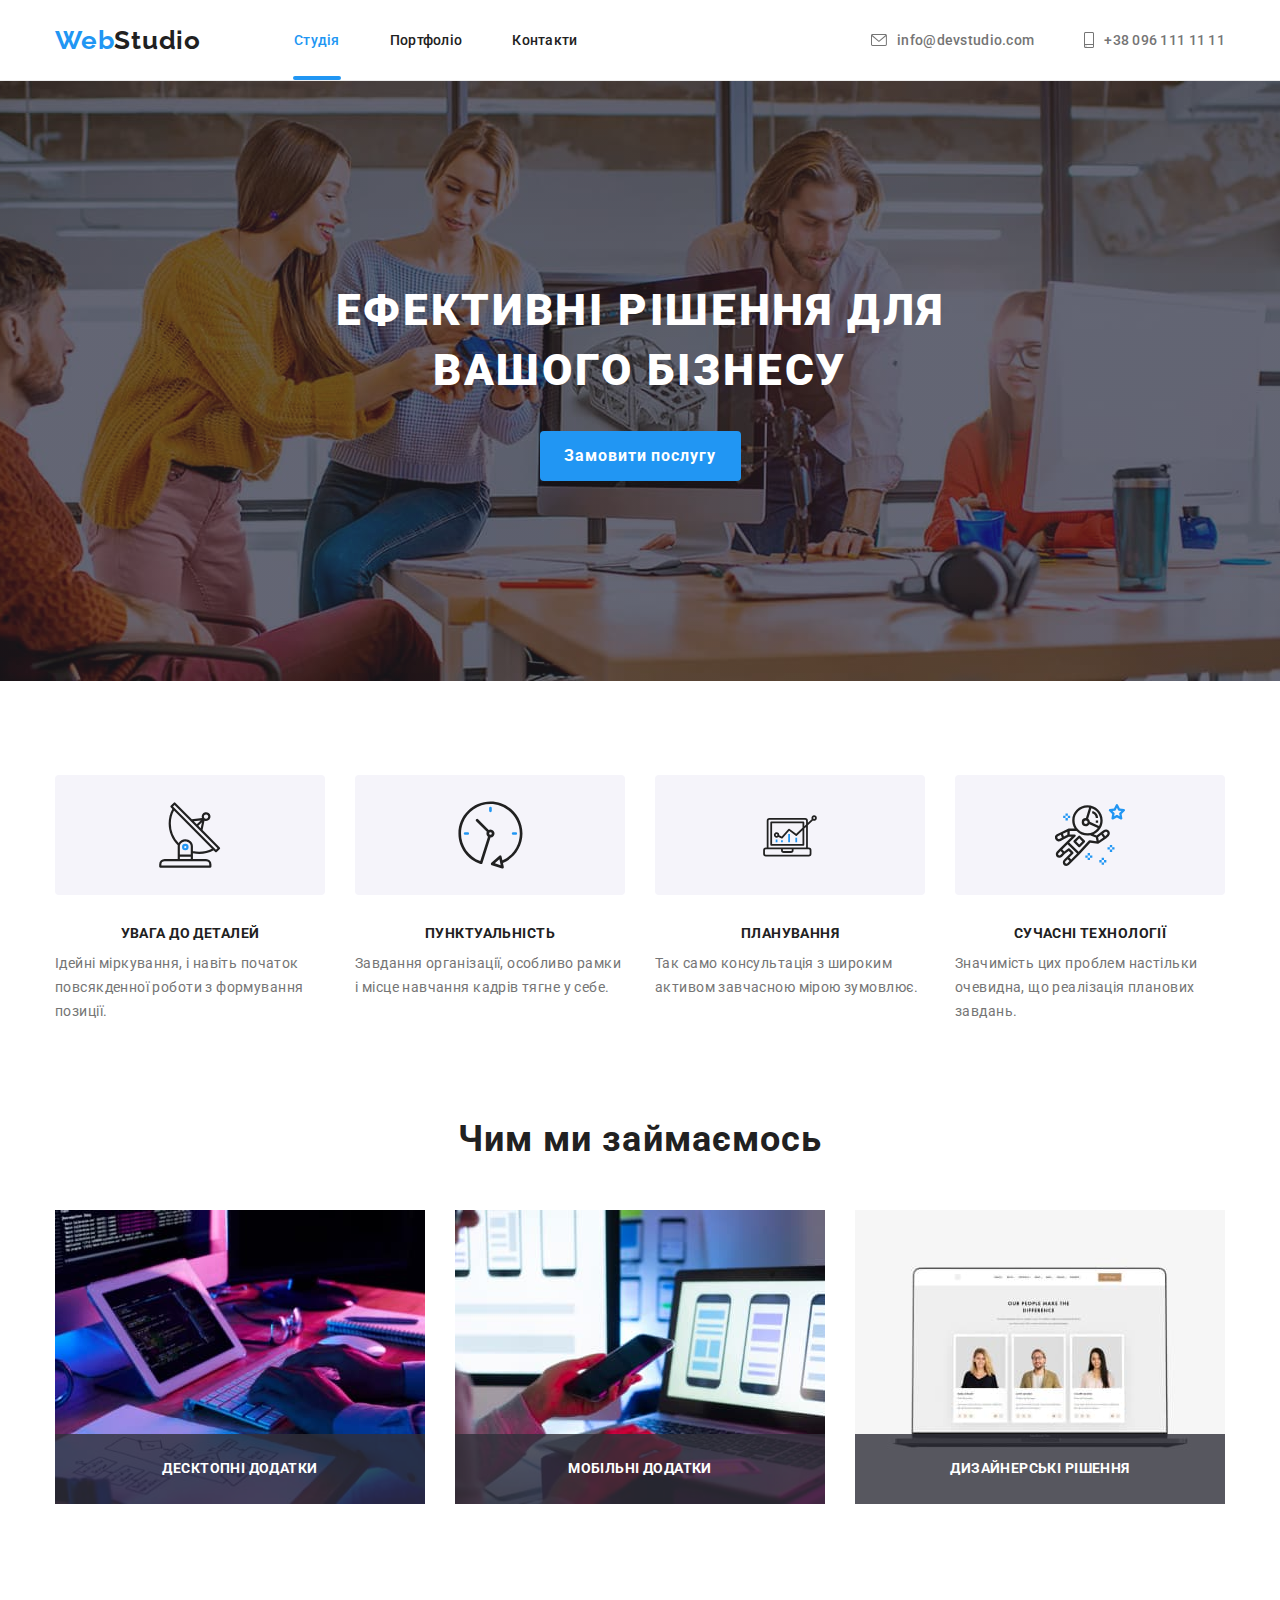
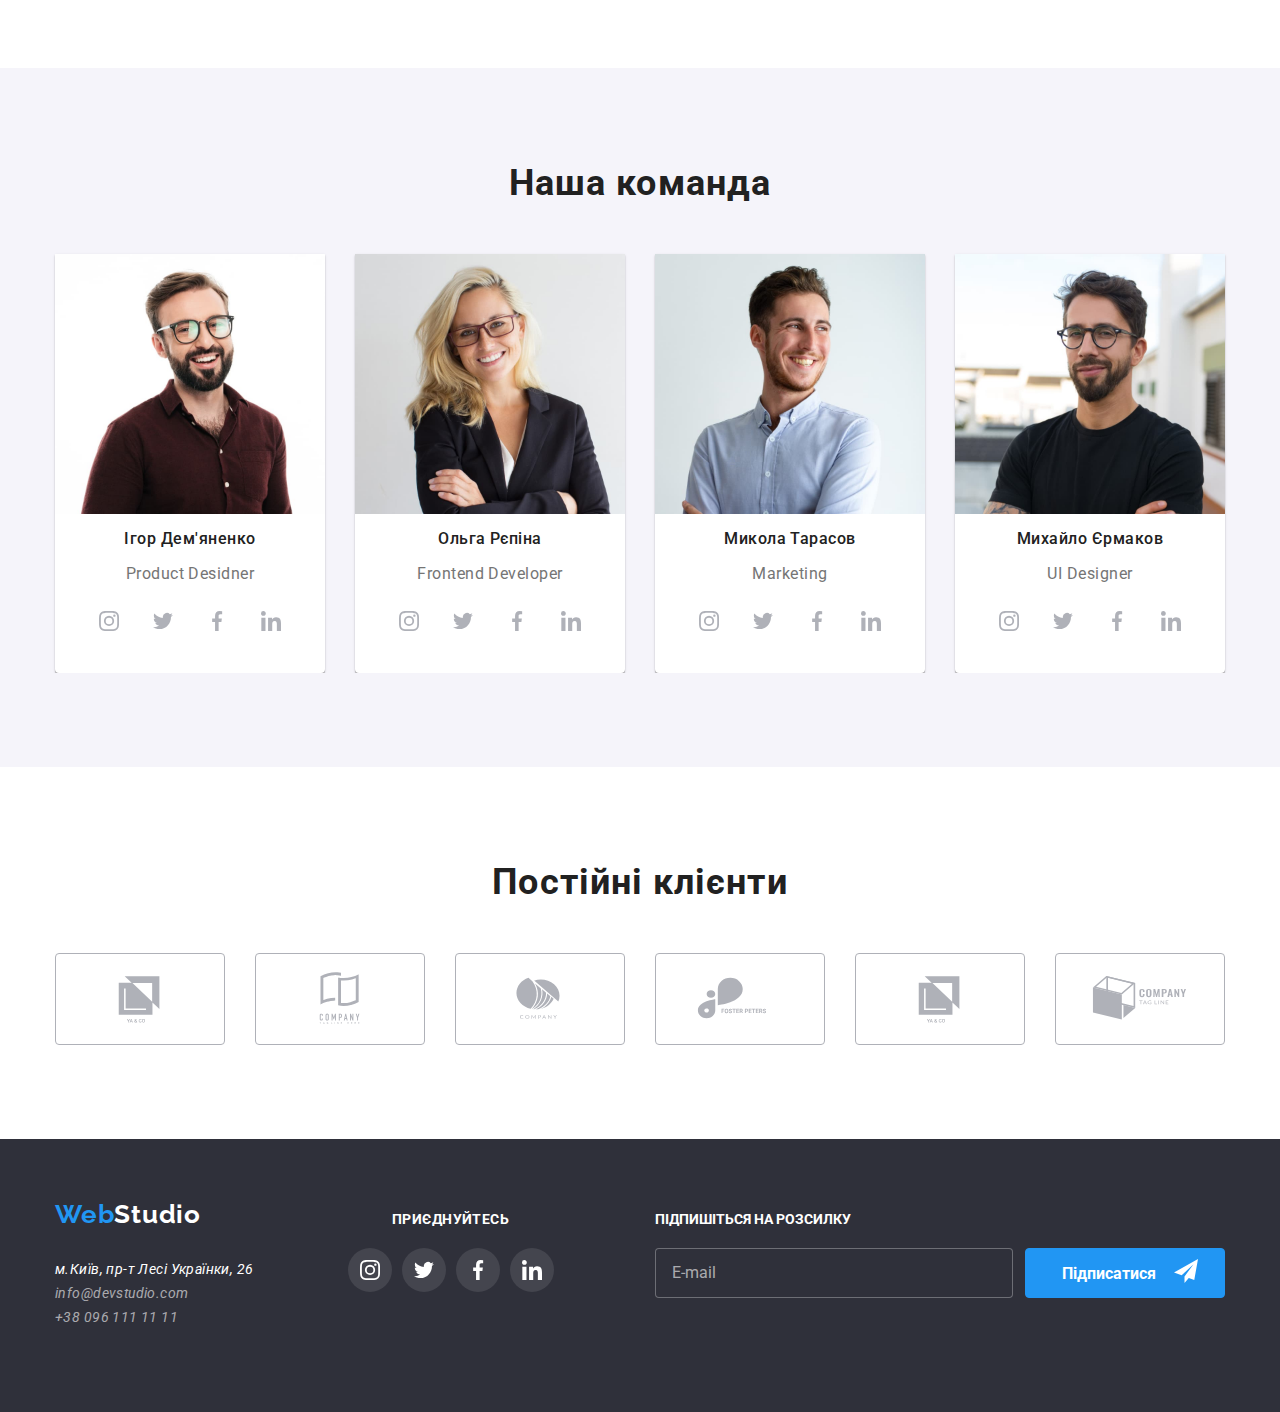
==== index.html @ fc08e648 "hw-08" ====
<!DOCTYPE html>
<html lang="uk">
<head>
    <meta charset="UTF-8">
    <meta http-equiv="X-UA-Compatible" content="IE=edge">
    <meta name="viewport" content="width=device-width, initial-scale=1.0">
    <title>Студія</title>
    <link rel="preconnect" href="https://fonts.googleapis.com">
    <link rel="preconnect" href="https://fonts.gstatic.com" crossorigin>
    <link href="https://fonts.googleapis.com/css2?family=Oleo+Script&family=Raleway:wght@700&family=Roboto:wght@400;500;700;900&display=swap" rel="stylesheet">
    <link rel="stylesheet" href="https://cdnjs.cloudflare.com/ajax/libs/modern-normalize/1.1.0/modern-normalize.min.css">
    
    <link rel="stylesheet" href="./css/main.min.css">
    
</head>
<body>
   
    <header class="header">
     <div class="container"> 
        <div class="header__box">
            <nav class="navigation">
          
                <a class="logo navigation__logo" href="./index.html">
                <span class="header__web web">Web</span>Studio      
                </a>

                <ul class="menu">
                    <li class="menu__item"><a class="menu__link studio" href="./index.html">Студія</a></li>
                    <li class="menu__item"><a class="menu__link" href="./portfolio.html">Портфоліо</a></li>
                    <li class="menu__item"><a class="menu__link" href="./index.html">Контакти</a></li>
                </ul>
        </nav>
        <button type="button" class="menu__open" data-menu-open>
            <svg class="icon__menu__open" width="40" height="40">
                <use href="./images/icons.svg#icon-menu-open"></use>
            </svg>
        </button>
        
        <ul class="contacts">
         <li class="contacts__item">
                    
                    <a class="contacts__link" href="mailto:info@devstudio.com">
                        <svg class="evenlope" width="16" height="12">
                            <use href="./images/icons.svg#envelope"></use>
                        </svg>
                        info@devstudio.com
                    </a>
            
        </li>
         <li class="contacts__item">
               <a class="contacts__link" href="tel:+380961111111">
                <svg class="smartphone" width="10" height="16">
                    <use href="./images/icons.svg#smartphone"></use> 
                 </svg>
                 +38 096 111 11 11
                </a>
            
        </li>
        </ul>
 
        
        </div>
        
     </div>
     <div class="mob__menu is__hidden" data-menu>
       <div class="container">
        <button type="button" class="menu__close" data-menu-close>
            <svg class="icon__menu__close" width="40" height="40">
                <use href="./images/icons.svg#icon-menu-close"></use>
            </svg>
        </button>
     
        <div class="menu__wrap">
            <ul class="mob__menu__list">
                <li class="mob__menu__item"><a class="mob__menu__link studio" href="./index.html">Студія</a></li>
                <li class="mob__menu__item"><a class="mob__menu__link " href="./portfolio.html">Портфоліо</a></li>
                <li class="mob__menu__item"><a class="mob__menu__link " href="./index.html">Контакти</a></li>
            </ul>
           </div>
          <div class="contact__wrap">
            <ul class="mob__contact__list">
                <li class="mob__contact__item"><a class="mob__menu__link__tel" href="tel:+380961111111">
                    +38 096 111 11 11
                   </a>
               
                </li>
                <li class="mob__contact__item"><a class="mob__menu__link__mail " href="mailto:info@devstudio.com">
                        info@devstudio.com
                    </a>
            
                </li>
              </ul>
             
                <ul class="mob-soc list">
                    <li class="mob-soc__item">
                      <a
                        class="mob-soc__link link"
                        href=""
                        target="_blank"
                        rel="noopener noreferrer nofollow"
                        >Instagram</a
                      >
                    </li>
                    <li class="mob-soc__item">
                      <a
                        class="mob-soc__link link"
                        href=""
                        target="_blank"
                        rel="noopener noreferrer nofollow"
                        >Twitter</a
                      >
                    </li>
                    <li class="mob-soc__item">
                      <a
                        class="mob-soc__link link"
                        href=""
                        target="_blank"
                        rel="noopener noreferrer nofollow"
                        >Fasebook</a
                      >
                    </li>
                    <li class="mob-soc__item">
                      <a
                        class="mob-soc__link link"
                        href=""
                        target="_blank"
                        rel="noopener noreferrer nofollow"
                        >LinkedIn</a
                      >
                    </li>
                  </ul>
          </div>
     
       </div>
    </div>
    
  </div>
    </div>
         
    </header>

   <main class="main">
    
   <div class="overlay">
    <section class="hero">
        <div class="container hero__wrap"><h1 class="hero__title">Ефективні рішення для вашого бізнесу</h1>
            <button class="btn" type="button" data-modal-open>Замовити послугу</button>
        </div>
    </section>   
   </div>
   
    <section class="benefits">
       <div class="container">
         
         <h2 class="visually-hidden">Наші переваги</h2>

         <ul  class="benefits__list">
             <li class="benefits__item">
            
                <div class="benefits__wrap">
                    <svg class="benefits__icon" width="65.32" height="70">
                        <use href="./images/icons.svg#antenna"></use>
                    </svg>
                  
                </div>
                 <h3 class="benefits__title">Увага до деталей</h3>
                 <p class="benefits__text">Ідейні міркування, і навіть початок повсякденної роботи з формування позиції.</p>
             </li>
             <li class="benefits__item">
               <div class="benefits__wrap">
                <svg class="benefits__icon" width="66.96" height="70">
                    <use href="./images/icons.svg#clock"></use>
                </svg>
               </div>
                 <h3 class="benefits__title">Пунктуальність</h3>
                 <p class="benefits__text">Завдання організації, особливо рамки і місце навчання кадрів тягне у себе.</p>
             </li>
             <li class="benefits__item">
               <div class="benefits__wrap">
                <svg class="benefits__icon" width="70" height="53.69">
                    <use href="./images/icons.svg#diagram"></use>
                </svg>
               </div>
                 <h3 class="benefits__title">Планування</h3>
                 <p class="benefits__text">Так само консультація з широким активом завчасною мірою зумовлює.</p>
             </li>
             <li class="benefits__item">
                <div class="benefits__wrap">
                    <svg class="benefits__icon" width="70" height="70">
                        <use href="./images/icons.svg#astronaut"></use>
                    </svg>
                </div>
                 <h3 class="benefits__title">Сучасні технології</h3>
                 <p class="benefits__text">Значимість цих проблем настільки очевидна, що реалізація планових завдань.</p>
             </li>
         </ul>
       </div>

       
    </section>
    
   <section class="trade">
       <div class="container">
        
        <h2 class="title">Чим ми займаємось</h2>
        <ul class="trade__list">
            <li class="trade__item">
                
                <img srcset="./images/desctop-application.jpg    1x,
                             ./images/desctop-application-2x.jpg 2x" 
                     src="./images/desctop-application.jpg" 
                     alt="Хлопець працює з кодом" 
                     width="370">
                <div class="trade__wrap">
                <p class="trade__text">Десктопні додатки</p>
                </div>
            </li>
            <li class="trade__item">
                
                <img srcset="./images/mobile-application.jpg    1x,
                             ./images/mobile-application-2x.jpg 2x"
                     src="./images/mobile-application.jpg"
                     alt="Людина працює з комп'ютером" 
                     width="370">
                <div class="trade__wrap">
                    <p class="trade__text">Мобільні додатки</p>
                </div>
            </li>
            <li class="trade__item">
                <img srcset="./images/design-solutions.jpg    1x,
                             ./images/design-solutions-2x.jpg 2x"
                     src="./images/design-solutions.jpg" 
                     alt="Людина працює з планшетом" 
                     width="370">
                <div class="trade__wrap">
                    <p class="trade__text">Дизайнерські рішення</p>
                </div>
            </li>
        </ul>
       </div>
    </section>
    <section class="team">
        <div class="container">
            <h2 class="title">Наша команда</h2>
        <ul class="team__list">
            <li class="team__item">
                <picture>
                    <source 
                    srcset="
                    ./images/igor-demianenko-desk.jpg    1x,
                    ./images/igor-demianenko-desk-2x.jpg 2x.jpg
                    "
                    media="(min-width: 1200px)"
                    />
                    <source 
                    srcset="
                    ./images/igor-demianenko-tab.jpg    1x,
                    ./images/igor-demianenko-tab-2x.jpg 2x.jpg
                    "
                    media="(min-width: 768px)"
                    />
                    <source 
                    srcset="
                    ./images/igor-demianenko-mob.jpg    1x,
                    ./images/igor-demianenko-mob-2x.jpg 2x.jpg
                    "
                    media="(min-width: 320px)"
                    />
                    <img
                    src="./images/igor-demianenko-desk.jpg" 
                    alt="Зображення Ігоря Дем'яненка" 
                    width="450">
                </picture>
                
                <h3 class="team__title">Ігор Дем'яненко</h3>
                <p class="team__text">Product Desidner</p>
                <ul class="networks__list">
                    <li class="networks__item">
                        <a href="" class="networks__link link">
                            <svg class="networks__icon" width="20" height="20">
                                <use href="./images/icons.svg#instagram" ></use>
                            </svg>
                        </a>
                    </li>
                    <li class="networks__item">
                        <a href="" class="networks__link link">
                            <svg class="networks__icon" width="20" height="20">
                                <use href="./images/icons.svg#twitter" ></use>
                            </svg>
                        </a>
                    </li>
                    <li class="networks__item">
                        <a href="" class="networks__link link">
                            <svg class="networks__icon" width="20" height="20">
                                <use href="./images/icons.svg#facebook" ></use>
                            </svg>
                        </a>
                    </li>
                    <li class="networks__item">
                        <a href="" class="networks__link link">
                            <svg class="networks__icon" width="20" height="20">
                                <use href="./images/icons.svg#linkedin" ></use>
                            </svg>
                        </a>
                    </li>
                </ul>
            </li>
            <li class="team__item">
                <picture>
                    <source 
                    srcset="
                    ./images/olga-repina-desk.jpg    1x,
                    ./images/olga-repina-desk-2x.jpg 2x.jpg
                    "
                    media="(min-width: 1200px)"
                    />
                    <source 
                    srcset="
                    ./images/olga-repina-tab.jpg    1x,
                    ./images/olga-repina-tab-2x.jpg 2x.jpg
                    "
                    media="(min-width: 768px)"
                    />
                    <source 
                    srcset="
                    ./images/olga-repina-mob.jpg    1x,
                    ./images/olga-repina-mob-2x.jpg 2x.jpg
                    "
                    media="(min-width: 320px)"
                    />
                    <img
                     src="./images/olga-repina-desk.jpg"
                      alt="Зображення Ольги Рєпіної"
                       width="450">
                    
                </picture>
        
                <h3 class="team__title">Ольга Рєпіна</h3>
                <p class="team__text">Frontend Developer</p>
                <ul class="networks__list">
                    <li class="networks__item">
                        <a href="" class="networks__link link">
                            <svg class="networks__icon" width="20" height="20">
                                <use href="./images/icons.svg#instagram" ></use>
                            </svg>
                        </a>
                    </li>
                    <li class="networks__item">
                        <a href="" class="networks__link link">
                            <svg class="networks__icon" width="20" height="20">
                                <use href="./images/icons.svg#twitter" ></use>
                            </svg>
                        </a>
                    </li>
                    <li class="networks__item">
                        <a href="" class="networks__link link">
                            <svg class="networks__icon" width="20" height="20">
                                <use href="./images/icons.svg#facebook" ></use>
                            </svg>
                        </a>
                    </li>
                    <li class="networks__item">
                        <a href="" class="networks__link link">
                            <svg class="networks__icon" width="20" height="20">
                                <use href="./images/icons.svg#linkedin" ></use>
                            </svg>
                        </a>
                    </li>
                </ul>
            </li>
            <li class="team__item">
                <picture>
                    <source 
                    srcset="
                    ./images/mykola-tarasov-desk.jpg    1x,
                    ./images/mykola-tarasov-desk-2x.jpg 2x.jpg
                    "
                    media="(min-width: 1200px)"
                    />
                    <source 
                    srcset="
                    ./images/mykola-tarasov-tab.jpg    1x,
                    ./images/mykola-tarasov-tab-2x.jpg 2x.jpg
                    "
                    media="(min-width: 768px)"
                    />
                    <source 
                    srcset="
                    ./images/mykola-tarasov-mob.jpg    1x,
                    ./images/mykola-tarasov-mob-2x.jpg 2x.jpg
                    "
                    media="(min-width: 320px)"
                    />
                    <img 
                    src="./images/mykola-tarasov-desk.jpg" 
                    alt="Зображення Миколи Тарасова" 
                    width="450">
                    
                </picture>
                
                <h3 class="team__title">Микола Тарасов</h3>
                <p class="team__text">Marketing</p>
                <ul class="networks__list">
                    <li class="networks__item">
                        <a href="" class="networks__link link">
                            <svg class="networks__icon" width="20" height="20">
                                <use href="./images/icons.svg#instagram" ></use>
                            </svg>
                        </a>
                    </li>
                    <li class="networks__item">
                        <a href="" class="networks__link link">
                            <svg class="networks__icon" width="20" height="20">
                                <use href="./images/icons.svg#twitter" ></use>
                            </svg>
                        </a>
                    </li>
                    <li class="networks__item">
                        <a href="" class="networks__link list">
                            <svg class="networks__icon" width="20" height="20">
                                <use href="./images/icons.svg#facebook" ></use>
                            </svg>
                        </a>
                    </li>
                    <li class="networks__item">
                        <a href="" class="networks__link link">
                            <svg class="networks__icon" width="20" height="20">
                                <use href="./images/icons.svg#linkedin" ></use>
                            </svg>
                        </a>
                    </li>
                </ul>
            </li>
            <li class="team__item">
                <picture>
                    <source 
                    srcset="
                    ./images/mykhailo-yermakov-desk.jpg    1x,
                    ./images/mykhailo-yermakov-desk-2x.jpg 2x.jpg
                    "
                    media="(min-width: 1200px)"
                    />
                    <source 
                    srcset="
                    ./images/mykhailo-yermakov-tab.jpg    1x,
                    ./images/mykhailo-yermakov-tab-2x.jpg 2x.jpg
                    "
                    media="(min-width: 768px)"
                    />
                    <source 
                    srcset="
                    ./images/mykhailo-yermakov-mob.jpg    1x,
                    ./images/mykhailo-yermakov-mob-2x.jpg 2x.jpg
                    "
                    media="(min-width: 320px)"
                    />
                    <img 
                    src="./images/mykhailo-yermakov-desk.jpg" 
                    alt="Зображення Михайла Єрмакова" 
                    width="450">
                    
                </picture>
                
                <h3 class="team__title">Михайло Єрмаков</h3>
                <p class="team__text">UI Designer</p>
                <ul class="networks__list">
                    <li class="networks__item">
                        <a href="" class="networks__link link">
                            <svg class="networks__icon" width="20" height="20">
                                <use href="./images/icons.svg#instagram" ></use>
                            </svg>
                        </a>
                    </li>
                    <li class="networks__item">
                        <a href="" class="networks__link link">
                            <svg class="networks__icon" width="20" height="20">
                                <use href="./images/icons.svg#twitter" ></use>
                            </svg>
                        </a>
                    </li>
                    <li class="networks__item">
                        <a href="" class="networks__link link">
                            <svg class="networks__icon" width="20" height="20">
                                <use href="./images/icons.svg#facebook" ></use>
                            </svg>
                        </a>
                    </li>
                    <li class="networks__item">
                        <a href="" class="networks__link link">
                            <svg class="networks__icon" width="20" height="20">
                                <use href="./images/icons.svg#linkedin" ></use>
                            </svg>
                        </a>
                    </li>
                </ul>
            </li>
        </ul>
        </div>
       
    </section>
    <section class="clients">
        <div class="container">
            <h2 class="title">Постійні клієнти</h2>
        <ul class="clients__list list">
            <li class="clients__item">
                <a href="" class="clients__link link">
                    <svg class="clients__icon" width="106" height="60">
                        <use href="./images/icons.svg#company1" ></use>
                    </svg>
                </a>
            </li>
            <li class="clients__item">
                <a href="" class="clients__link link">
                    <svg class="clients__icon" width="106" height="60">
                        <use href="./images/icons.svg#company2" ></use>
                    </svg>
                </a>
            </li>
            <li class="clients__item">
                <a href="" class="clients__link link">
                    <svg class="clients__icon" width="106" height="60">
                        <use href="./images/icons.svg#company3" ></use>
                    </svg>
                </a>
            </li>
            <li class="clients__item">
                <a href="" class="clients__link link">
                    <svg class="clients__icon" width="106" height="60">
                        <use href="./images/icons.svg#company4" ></use>
                    </svg>
                </a>
            </li>
            <li class="clients__item">
                <a href="" class="clients__link link">
                    <svg class="clients__icon" width="106" height="60">
                        <use href="./images/icons.svg#company1" ></use>
                    </svg>
                </a>
            </li>
            <li class="clients__item">
                <a href="" class="clients__link link">
                    <svg class="clients__icon" width="106" height="60">
                        <use href="./images/icons.svg#company6" ></use>
                    </svg>
                </a>
            </li>
        </ul>
        </div>
    </section>
   </main>
   <footer class="footer">
   <div class="container footer__container">
    
      <div class="footer__wraper">
        <div class="address">
            <a class="logo__footer logo" href="./index.html"><span class="web">Web</span>Studio </a>
            <address>
             <ul class="address__list">
              <li class="address__item">
                  <a class="address__link"  href="https://goo.gl/maps/s2ohjZvprKdZfxi8A" 
                  target="_blank"
                  rel="noopener noreferrer nofollow">
                      м.Київ, пр-т Лесі Українки, 26 </a>  
              </li>
              <li class="address__item"><a class="address__links" href="mailto:info@devstudio.com">info@devstudio.com</a></li>
              <li class="address__item"><a class="address__links" href="tel:+380961111111">+38 096 111 11 11</a></li>
             </ul>
            </address>
          </div>
       
         <div class="join">
            
                <p class="join__title">Приєднуйтесь</p>
                <ul class="networks networks__footer">
                    <li class="networks__item">
                        <a href="" class="networks__link networks__link__footer link">
                            <svg class="networks-icon networks__icon__footer" width="20" height="20">
                                <use href="./images/icons.svg#instagram" ></use>
                            </svg>
                        </a>
                    </li>
                    <li class="networks__item">
                        <a href="" class="networks__link networks__link__footer link ">
                            <svg class="networks-icon networks__icon__footer" width="20" height="20">
                                <use href="./images/icons.svg#twitter" ></use>
                            </svg>
                        </a>
                    </li>
                    <li class="networks__item">
                        <a href="" class="networks__link networks__link__footer link">
                            <svg class="networks-icon networks__icon__footer" width="20" height="20">
                                <use href="./images/icons.svg#facebook" ></use>
                            </svg>
                        </a>
                    </li>
                    <li class="networks__item">
                        <a href="" class="networks__link networks__link__footer link">
                            <svg class="networks-icon networks__icon__footer" width="20" height="20">
                                <use href="./images/icons.svg#linkedin" ></use>
                            </svg>
                        </a>
                    </li>
                </ul>
             </div>
      </div>
         
           
        
         <div class="subscription">
            <p class="subscription__title">Підпишіться на розсилку</p>
            <form action="#" class="subscription__form">
                <input type="email" name="email" placeholder="E-mail" class="subscription__input">
                <button type="submit" class="footer__button">
                    <div class="footer__button__container">
                        <p class="footer__button__text">Підписатися</p>
                        <div class="footer-button-icon">
                            <a href="" class="footer-button-icon-link" >
                                <svg class="button__icon" width="24" height="24">
                                    <use href="./images/icons.svg#icon-send"></use>
                                 </svg>
                            </a>
                        </div>
                    </div>
                </button>
            </form>
        </div> 
        </div>
         

    </div>
    
   
   </footer>
   <div class="backdrop is__hidden" data-modal>
    <div class="modal">
        <button type="button" data-modal-close class="modal__closed">
            <svg class="modal__closed__icon" width="18" height="18">
                <use href="./images/icons.svg#modal-closed-icon" ></use>
            </svg>
        </button>
        <p class="modal__text">Залиште свої дані ми вам передзвонимо</p>
    <div class="form">
        
           <div class="modal__field">
            <label for="name" class="input__label"><span>Ім'я</span></label>
           <div class="input__wrap">
            <input type="text" class="modal__input" name="user-name" id="name" required  autofocus>
            <svg class="modal__input__icon" width="18" height="18" >
                <use href="./images/icons.svg#person-black"></use>
            </svg>
           </div>
           </div>
        
            
           <div class="modal__field"> <label for="tel" class="input__label"><span>Телефон</span></label>
            <div class="input__wrap">
             <input type="tel" class="modal__input" name="user-tel" id="tel"  required>
             <svg class="modal__input__icon" width="18" height="18" >
                 <use href="./images/icons.svg#phone-black"></use>
             </svg>
             </div>
            </div>
          
        
         
            <div class="modal__field">
                <label for="post" class="input__label"><span>Пошта</span></label>
            <div class="input__wrap">
            <input type="email" class="modal__input" name="user-post" id="post" required >
            <svg class="modal__input__icon" width="18" height="18">
                <use href="./images/icons.svg#email-black"></use>
            </svg>
            </div>
            </div>
            


            <div class="textarea">
            <label for="comment" class="textarea__label"><span>Коментар</span></label>
            <div class="input__wrap">
           <textarea name="comment"  id="comment" rows="10" class="textarea__text" placeholder="Введіть текст"></textarea>
            
            </div>
            </div>
            

         <div class="checkbox">
               
            <label  class="checkbox__text">
                <input type="checkbox" class="checkbox__input" name="agree" value="agree" id="agree" >
                <span class="checkbox__icon"></span>
                
                Погоджуюсь з розсилкою та приймаю
                    <a href="" class="agree__link">Умови договору</a>
            </label>
         </div>
     
            <button type="submit" class="modal__button">Відправити</button>
        
    </div>
    </div> 
   </div>
   <script src="./js/modal.js"></script> 
   <script src="./js/menu.js"></script> 
</body>
</html>
---- css/main.min.css ----
body{font-family:"roboto",sans-serif;color:var(--primary-text-color);background-color:var(--white-second-section-color)}ul{list-style-type:none;padding:0;margin:0}a{text-decoration:none}img{display:block;width:100%;height:auto}:root{--primary-text-color: #212121;--text-color: #757575;--accent-color: #2196F3;--original-black-color: #000;--original-white-color: #fff;--primary-background-color: #2F303A;--white-background-color: #F5F4FA;--gray-color: rgba(255, 255, 255, 0.6);--white-second-section-color: #fff;--border-color: #EEEEEE;--link-color: #AFB1B8;--overlay-color: #c4c4c4;--menu-button-color: rgba(33, 33, 33, 1);--timing-function: cubic-bezier(0.4, 0, 0.2, 1);--gradient: linear-gradient( to right, rgba(47, 48, 58, 0.4), rgba(47, 48, 58, 0.4) )}.title{margin-top:0;margin-bottom:30px;font-size:28px;line-height:1.17;font-weight:700;letter-spacing:.03em;text-align:center;color:var(--primary-text-color)}@media screen and (min-width: 1200px){.title{margin-bottom:50px;font-size:36px;line-height:1.17;font-weight:700;letter-spacing:.03em}}.networks__list{display:flex;align-items:center;justify-content:center;gap:10px;margin-bottom:30px}.networks__item{width:44px;height:44px}.networks__link{width:100%;height:100%;border-radius:50%;display:flex;align-items:center;justify-content:center;color:var(--link-color);transition:background-color 250ms var(--timing-function),color 250ms var(--timing-function)}.networks__link:hover,.networks__link:focus{background:var(--accent-color);color:var(--original-white-color)}.networks__icon{display:block;fill:currentColor}.backdrop{position:fixed;top:0;width:100%;height:100%;background-color:rgba(0,0,0,.2);transition:opacity 350ms var(--timing-function),visibility 250ms var(--timing-function)}.backdrop .is__hidden .modal{transform:translate(-50%, -50%) scale(0)}.modal{position:absolute;top:50%;left:50%;transform:translate(-50%, -50%);width:95.6vw;height:auto;padding:40px;border-radius:4px;background-color:var(--original-white-color);transform:translate(-50%, -50%) scale(1);transition:color 350ms var(--timing-function)}@media screen and (min-width: 480px){.modal{width:460px;height:609px}}@media screen and (min-width: 1200px){.modal{width:528px;height:581px}}.modal__closed{position:absolute;top:8px;right:8px;display:flex;align-items:center;justify-content:center;width:30px;height:30px;background-color:rgba(0,0,0,0);border:1px solid rgba(0,0,0,.1);border-radius:50%;padding:0;cursor:pointer}.modal__text{font-size:20px;line-height:1.17;font-weight:700;letter-spacing:3%;text-align:center;margin-top:0;margin-bottom:12px}.modal__field{margin-bottom:10px}.modal__closed__icon:hover{fill:#2196f3}.is__hidden{opacity:0;visibility:0;pointer-events:none}.form{display:block}@media screen and (min-width: 480px){.modal-form{width:460px;height:609px}}@media screen and (min-width: 1200px){.modal-form{width:528px;height:581px}}::-webkit-input-placeholder{color:rgba(117,117,117,.5)}.textarea__text{width:100%;resize:none;height:120px;border:1px solid rgba(33,33,33,.2);border-radius:4px;padding:12px 16px}.textarea__label{font-size:12px;line-height:1.17;letter-spacing:1%;color:#757575}.textarea__label span{display:block;margin-bottom:4px}.checkbox{margin-top:20px;margin-bottom:30px;margin-left:14px}.checkbox__text{display:flex;align-items:center;margin:0;font-size:12px;line-height:1.17;letter-spacing:3%;font-size:2.5vw;color:#757575}@media screen and (min-width: 480px){.checkbox__text{font-size:12px;line-height:1.17;letter-spacing:3%}}@media screen and (min-width: 1200px){.checkbox__text{font-size:12px;line-height:1.71;letter-spacing:3%}}.checkbox__icon{content:"";display:inline-block;width:16px;height:15px;margin-right:7px;border:2px solid #212121;border-radius:2px}.checkbox__input{-webkit-appearance:none;-moz-appearance:none;appearance:none;position:absolute}.checkbox__input:checked+.checkbox__icon{background-color:#2196f3;border-color:#2196f3;background-image:url(../images/icon\ check.svg);background-size:contain;background-origin:border-box}.input__wrap{position:relative}.modal__input{width:100%;height:40px;border:1px solid rgba(33,33,33,.2);border-radius:4px;padding-left:42px;padding-bottom:11px;padding-top:11px;outline:rgba(0,0,0,0);cursor:pointer;transition:border-color 250ms var(--timing-function)}.modal__input:focus{border-color:#2196f3}.modal__input:focus+.modal__input__icon{fill:#2196f3}.modal__input__icon{position:absolute;left:12px;top:50%;transform:translateY(-50%)}.input__label{font-size:12px;line-height:1.17;letter-spacing:1%;color:#757575}.input__label span{display:block;margin-bottom:4px}.modal__button{width:200px;height:50px;background-color:#2196f3;box-shadow:0px 4px 4px rgba(0,0,0,.15);outline:rgba(0,0,0,0);border:1px solid #2196f3;border-radius:4px;padding:10px 52px;font-size:16px;line-height:1.86;font-weight:700;letter-spacing:.06em;font-style:normal;color:var(--original-white-color);cursor:pointer;transition:background-color 250ms var(--timing-function)}@media screen and (min-width: 320px){.modal__button{margin-left:13vw}}@media screen and (min-width: 480px){.modal__button{margin-left:86px}}@media screen and (min-width: 1200px){.modal__button{margin-left:125px}}.modal__button:hover,.modal__button:focus{background-color:#188ce8}.agree__link{margin:0;padding-left:5px;font-size:12px;line-height:1.17;letter-spacing:3%;font-size:2.5vw;color:#2196f3;text-decoration:underline}@media screen and (min-width: 480px){.agree__link{font-size:12px;line-height:1.17;letter-spacing:3%}}@media screen and (min-width: 1200px){.agree__link{font-size:12px;line-height:1.71;letter-spacing:3%}}.logo{font-family:"raleway";font-size:24px;line-height:1.17;font-weight:700;letter-spacing:.03em;color:var(--menu-button-color)}@media screen and (min-width: 1200px){.logo{font-size:26px;line-height:1.17;font-weight:700;letter-spacing:.03em}}.web{font-family:"raleway";font-size:24px;line-height:1.11;font-weight:700;letter-spacing:.03em;color:var(--accent-color)}@media screen and (min-width: 1200px){.web{font-size:26px;line-height:1.17;font-weight:700;letter-spacing:.03em}}.container{max-width:100%;padding-left:15px;padding-right:15px;margin:0 auto}@media screen and (min-width: 480px){.container{max-width:480px}}@media screen and (min-width: 768px){.container{max-width:768px}}@media screen and (min-width: 1200px){.container{max-width:1200px}}.btn{display:inline-block;border-radius:4px;padding:10px 24px;width:201px;border:1px rgba(0,0,0,0);margin-left:auto;margin-right:auto;font-family:"roboto";font-size:16px;line-height:1.86;font-weight:700;letter-spacing:.06em;text-align:center;cursor:pointer;color:var(--original-white-color);background-color:var(--accent-color);transition:background-color 250ms var(--timing-function)}.btn:hover,.btn:focus{background-color:#188ce8}.trade{margin-top:0;margin-bottom:0;padding-bottom:94px;padding-top:94px}@media screen and (max-width: 1199px){.trade{display:none}}.trade__list{display:flex}.trade__wrap{position:relative;height:70px;width:100%;top:-70px}.trade__text{position:absolute;left:0;margin:0;width:100%;height:70px;padding-top:27px;background-color:rgba(47,48,58,.8);font-size:14px;line-height:1.14;font-weight:700;letter-spacing:.03em;text-align:center;text-transform:uppercase;color:var(--original-white-color)}.trade__item:not(:last-child){margin-right:30px}.team{margin-top:0;margin-bottom:0;padding-bottom:60px;padding-top:60px;background-color:var(--white-background-color)}@media screen and (min-width: 1200px){.team{padding-bottom:94px;padding-top:94px}}.team .team__list{background-color:var(--white-background-color)}.team__item{box-shadow:0px 1px 3px rgba(0,0,0,.12),0px 1px 1px rgba(0,0,0,.14),0px 2px 1px rgba(0,0,0,.2);border-radius:0px 0px 4px 4px;background-color:var(--original-white-color)}@media screen and (min-width: 768px){.team__item{width:calc((100% - 30px)/2)}}@media screen and (min-width: 1200px){.team__item{width:calc((100% - 90px)/4)}}.team__title{margin-top:30;margin-bottom:10;font-size:16px;line-height:1.17;font-weight:500;letter-spacing:.03em;text-align:center;color:var(--primary-text-color)}.team__text{margin-top:0;margin-bottom:16px;font-size:16px;line-height:1.17;letter-spacing:.03em;text-align:center;color:var(--text-color)}.team__list{display:flex;flex-wrap:wrap;gap:30px}.hero{margin-top:0;margin-bottom:0;padding:118px 0;text-align:center}@media screen and (min-width: 1200px){.hero{padding:200px 0}}.hero__title{max-width:360px;margin:0 auto 30px;font-size:26px;line-height:1.62;font-weight:900;letter-spacing:.06em;text-align:center;text-transform:uppercase;color:var(--original-white-color)}@media screen and (min-width: 1200px){.hero__title{max-width:696px;font-size:44px;line-height:1.36;font-weight:900;letter-spacing:.06em}}.overlay{max-width:1600px;height:400px;margin-left:auto;margin-right:auto;background-image:linear-gradient(to right, rgba(47, 48, 58, 0.4), rgba(47, 48, 58, 0.4)),url(../images/hero-mob.jpg);background-repeat:no-repeat;background-position:center;background-size:cover;background-color:var(--overlay-color)}@media(min-device-pixel-ratio: 2),(-webkit-min-device-pixel-ratio: 2),(min-resolution: 192dpi),(min-resolution: 2dppx){.overlay{background-image:var(--gradient),url(../images/hero-mob-2x.jpg)}}@media screen and (min-width: 481px){.overlay{max-width:768px;height:400px;background-image:var(--gradient),url(../images/hero-tab.jpg)}}@media screen and (min-width: 481px)and (min-device-pixel-ratio: 2),screen and (min-width: 481px)and (-webkit-min-device-pixel-ratio: 2),screen and (min-width: 481px)and (min-resolution: 192dpi),screen and (min-width: 481px)and (min-resolution: 2dppx){.overlay{background-image:var(--gradient),url(../images/hero-tab-2x.jpg)}}@media screen and (min-width: 1200px){.overlay{max-width:1600px;height:600px;background-image:var(--gradient),url(../images/hero-desk.jpg)}}@media screen and (min-width: 1200px)and (min-device-pixel-ratio: 2),screen and (min-width: 1200px)and (-webkit-min-device-pixel-ratio: 2),screen and (min-width: 1200px)and (min-resolution: 192dpi),screen and (min-width: 1200px)and (min-resolution: 2dppx){.overlay{background-image:var(--gradient),url(../images/hero-desk-2x.jpg)}}.portfolio{margin-top:0;margin-bottom:0;padding:60px 0;background-color:var(--white-second-section-color)}@media screen and (min-width: 1200px){.portfolio{padding:94px 0}}.portfolio__link{transition:color 250ms var(--timing-function),box-shadow 250ms var(--timing-function)}.portfolio__list{display:flex;flex-wrap:wrap;gap:30px}.portfolio__list .button__item{width:calc((100% - 60px)/3)}.technocrat__thumb{position:relative;overflow:hidden}.technocrat__text{position:absolute;top:0px;left:0;padding:63px 24px;margin:0;background-color:rgba(33,150,243,.9);height:100%;font-size:18px;line-height:1.55;letter-spacing:.03em;color:#fff;transform:translateY(100%);transition:transform 250ms var(--timing-function)}.portfolio__item:hover .technocrat__text{transform:translateY(0)}.portfolio__item{width:100%}@media screen and (min-width: 768px){.portfolio__item{width:calc((100% - 30px)/2)}}@media screen and (min-width: 1200px){.portfolio__item{width:calc((100% - 60px)/3)}}.portfolio__item__container{padding:20px 24px;border:1px solid var(--border-color);border-top:none}.portfolio__item__title{margin:0;font-size:18px;line-height:2;font-weight:700;letter-spacing:.06em;color:var(--primary-text-color)}.portfolio__item__text{margin:0;font-size:16px;line-height:1.86;letter-spacing:.03em;color:var(--text-color)}.portfolio__item:hover,.portfolio__item:focus{display:block;box-shadow:0px 1px 1px rgba(0,0,0,.12),0px 4px 4px rgba(0,0,0,.06),1px 4px 6px rgba(0,0,0,.16)}.header{background-color:var(--original-white-color);border-bottom:1px solid #ececec}.header__box{display:flex;align-items:center}.menu{display:flex;align-items:center;margin-left:93px}.menu__item:not(:last-child){margin-right:50px}@media screen and (max-width: 767px){.menu{display:none}}.menu__open{margin-left:auto;margin-top:auto;margin-bottom:auto;width:40px;height:40px;background-color:rgba(0,0,0,0);border:none}@media screen and (min-width: 768px){.menu__open{display:none}}.icon__menu__open{fill:var(--menu-button-color)}.menu__close{margin-left:auto;width:40px;height:40px;background-color:rgba(0,0,0,0);border:none}.icon__menu__close{fill:var(--menu-button-color)}.mob__menu{top:0;position:fixed;width:100vw;height:100vh;padding-bottom:48px;padding-left:40px;z-index:1;background-color:#fff}@media screen and (min-width: 768px){.mob__menu{display:none}}.container{height:100%;display:flex;flex-direction:column;justify-content:space-between;overflow:auto}.mob__menu__link{position:relative;display:block;font-size:40px;line-height:1.17;font-weight:500;letter-spacing:.02em;font-size:8.33vw;color:var(--menu-button-color);transition:color 250ms var(--timing-function)}.mob__menu__link:hover,.mob__menu__link:focus{color:var(--accent-color)}.mob__menu__list{position:absolute;top:48px}.mob__contact__list{margin-bottom:64px}.mob__menu__item:not(:last-child){margin-bottom:32px}.mob__contact__item:not(:last-child){margin-bottom:32px}.mob__menu__link__tel{position:relative;display:block;padding:32 0;font-size:34px;line-height:1.17;font-weight:500;letter-spacing:.02em;font-size:7.5vw;color:var(--accent-color)}.mob__menu__link__mail{position:relative;display:block;padding:32 0;font-size:24px;line-height:1.17;font-weight:500;letter-spacing:.02em;font-size:5vw;color:var(--text-color)}.mob-soc{display:flex;flex-wrap:wrap;gap:20px}.mob-soc__link{position:relative;display:block;padding:32 0;padding-right:10px;font-size:18px;line-height:1.22;font-weight:500;letter-spacing:.02em;color:var(--accent-color)}.mob-soc__item:not(:last-child){border-right:1px solid rgba(33,33,33,.2)}.navigation{display:flex}.navigation__logo{padding:25px 0 24px}@media screen and (min-width: 768px){.menu{margin-left:88px}}@media screen and (min-width: 768px){.menu{margin-left:93px}}.menu__link{position:relative;display:block;padding:32px 0;font-size:14px;line-height:1.17;font-weight:500;letter-spacing:.02em;color:var(--primary-text-color);transition:color 250ms var(--timing-function)}.menu__link:hover,.menu__link:focus{color:var(--accent-color)}@media screen and (max-width: 767px){.menu__link:hover,.menu__link:focus{display:none}}.menu__link.studio{color:var(--accent-color)}.menu__link.studio::after{content:"";position:absolute;left:-1.5px;top:76px;display:block;width:48px;height:4px;background-color:var(--accent-color);border-radius:2px}.menu__link.portfolio{color:var(--accent-color)}.menu__link.portfolio::after{content:"";position:absolute;left:-3px;top:76px;display:block;width:78px;height:4px;background-color:var(--accent-color);border-radius:2px}.contacts{margin-left:auto}@media screen and (min-width: 1200px){.contacts{display:flex}}@media screen and (max-width: 1199px){.contacts .contacts__item:not(:last-child){margin-bottom:10px}}@media screen and (min-width: 1200px){.contacts__item:not(:last-child){margin-right:50px}}@media screen and (max-width: 767px){.contacts{display:none}}.contacts__link{display:flex;align-items:center;font-weight:500;font-size:14px;line-height:1.17;letter-spacing:.02em;color:var(--text-color);transition:color 250ms var(--timing-function)}.contacts__link:hover,.contacts__link:focus{color:var(--accent-color)}.evenlope{fill:currentColor;margin-right:10px}.smartphone{fill:currentColor;margin-right:10px}.footer{padding:60px 0;background-color:var(--primary-background-color)}@media screen and (min-width: 1200px){.footer .footer__container{display:flex;flex-direction:row}}.logo__footer{display:block;margin-bottom:28px;color:var(--original-white-color)}@media screen and (max-width: 1199px){.address{display:flex;justify-content:center;align-items:center;flex-direction:column;margin-bottom:60px}}@media screen and (min-width: 1200px){.address{display:flex;flex-direction:column;margin-right:94px}}@media screen and (max-width: 1199px){.address__list{display:flex;align-items:center;flex-direction:column}}.address__link{display:inline-block;font-size:14px;line-height:1.71;letter-spacing:.03em;color:var(--original-white-color);background-color:var(--primary-background-color)}.address__links{display:inline-block;font-size:14px;line-height:1.71;letter-spacing:.03em;color:var(--gray-color);background-color:var(--primary-background-color)}@media screen and (min-width: 768px)and (max-width: 1199px){.footer__wraper{display:flex;justify-content:center;margin-bottom:60px}.address{margin-bottom:0}.join{margin-left:165px}}@media screen and (min-width: 1200px){.footer__wraper{display:flex;justify-content:start}.address{margin-top:0;margin-bottom:0}.join{margin-top:12px}}.address-item:not(:last-child){margin-bottom:12px}.networks__link__footer{background:rgba(255,255,255,.1)}.networks__footer{display:flex;justify-content:center;gap:10px;margin-bottom:60px}.networks__icon__footer{fill:#fff}.join__title{font-size:14px;line-height:1.17;font-weight:700;letter-spacing:.03em;text-align:center;color:var(--original-white-color);text-transform:uppercase;margin-top:0;margin-bottom:20px}.clients{margin-top:0;margin-bottom:0;padding-bottom:60px;padding-top:60px;background-color:var(--original-white-color)}@media screen and (min-width: 1200px){.clients{padding-bottom:94px;padding-top:94px}}.clients__list{gap:30px}@media screen and (min-width: 320px){.clients__list{display:flex;flex-wrap:wrap}}.clients__item{width:calc((100% - 30px)/2);height:92px}@media screen and (min-width: 768px){.clients__item{width:calc((100% - 60px)/3)}}@media screen and (min-width: 1200px){.clients__item{width:calc((100% - 150px)/6)}}.clients__icon{fill:currentColor}.clients__link{display:flex;align-items:center;justify-content:center;width:100%;height:100%;border:1px solid var(--link-color);border-radius:4px;color:var(--link-color);transition:color 250ms var(--timing-function),border-color 250ms var(--timing-function)}.clients__link:hover,.clients__link:focus{color:var(--accent-color);border:1px solid var(--accent-color)}.portfolio__button{display:inline-block;border-radius:4px;padding:6px 22px;min-width:73px;border:1px var(--border-color);font-size:16px;line-height:1.63;font-weight:500;letter-spacing:.03em;font-family:"roboto";text-align:center;cursor:pointer;color:var(--primary-text-color);background-color:var(--white-background-color);transition:background-color 250ms var(--timing-function),color 250ms var(--timing-function),box-shadow 250ms var(--timing-function)}.portfolio__button:hover,.portfolio__button:focus{color:var(--original-white-color);background-color:var(--accent-color)}.portfolio__button:hover,.portfolio__button:focus{display:block;box-shadow:0px 2px 2px 0px rgba(0,0,0,.12),0px 1px 2px 0px rgba(0,0,0,.08),0px 3px 1px 0px rgba(0,0,0,.1)}.button__list{display:flex;justify-content:center;margin-top:0}@media screen and (max-width: 767px){.button__list{margin-bottom:40px;width:360px;flex-wrap:wrap;row-gap:15px;justify-content:start}}@media screen and (min-width: 768px){.button__list{margin-bottom:30px}}@media screen and (min-width: 1200px){.button__list{margin-bottom:50px}}.button__list .button__item:not(:last-child){margin-right:8px}.benefits{margin-top:0;margin-bottom:0;padding-top:60px}@media screen and (min-width: 1200px){.benefits{padding-top:94px}}@media screen and (max-width: 1199px){.benefits{padding-bottom:60px}}.benefits__list{display:flex;flex-wrap:wrap;gap:30px}.benefits__list .benefits__item{width:100%}@media screen and (min-width: 768px){.benefits__list .benefits__item{width:calc((100% - 30px)/2)}}@media screen and (min-width: 1200px){.benefits__list .benefits__item{width:calc((100% - 90px)/4)}}.benefits__title{margin-top:0;margin-bottom:10px;font-size:14px;line-height:1.17;font-weight:700;letter-spacing:.03em;text-transform:uppercase;color:var(--primary-text-color)}@media screen and (min-width: 480px){.benefits__title{text-align:center}}.benefits__text{margin-top:0;margin-bottom:0;font-size:14px;line-height:1.71;letter-spacing:.03em;color:var(--text-color)}.benefits__wrap{display:flex;justify-content:center;align-items:center;width:100%;height:120px;margin-bottom:30px;background-color:var(--white-background-color);border-radius:4px}.visually-hidden{position:absolute;white-space:nowrap;width:1px;height:1px;overflow:hidden;border:0;padding:0;clip:rect(0 0 0 0);-webkit-clip-path:inset(50%);clip-path:inset(50%);margin:-1px}@media screen and (min-width: 1200px){.subscription{display:flex;flex-direction:column;width:570px;margin-top:12px}}.subscription__title{margin:0;margin-bottom:20px;text-transform:uppercase;font-size:14px;line-height:1.17;font-weight:700;letter-spacing:3%;color:var(--original-white-color)}@media screen and (max-width: 1199px){.subscription__title{text-align:center}}.subscription__input{display:block;cursor:pointer;margin-bottom:20px;width:100%;height:50px;border:1px solid rgba(255,255,255,.3);border-radius:4px;padding:15px 16px;background-color:#2f303a;outline:rgba(0,0,0,0)}@media screen and (min-width: 768px){.subscription__input{width:450px;margin-left:auto;margin-right:auto}}@media screen and (min-width: 1200px){.subscription__input{margin-right:12px;width:358px}}@media screen and (min-width: 1200px){.subscription__form{display:flex}.subscription .subscription__input{margin-right:12px}}.footer__button{display:block;width:200px;height:50px;padding-top:10px;padding-bottom:10px;padding-left:28px;margin-left:auto;margin-right:auto;border-radius:4px;border:1px solid #2196f3;background-color:#2196f3}@media screen and (min-width: 1200px){.footer__button{margin:0}}.footer__button__text{width:110px;height:30px;margin:0;display:inline-block;font-style:normal;font-weight:700;font-size:16px;line-height:1.86;color:var(--original-white-color)}.footer__button__container{display:flex;gap:10px;cursor:pointer}.subscription__input::-moz-placeholder{font-size:16px;line-height:1.25;font-weight:400;letter-spacing:3%;color:rgba(255,255,255,.6)}.subscription__input:-ms-input-placeholder{font-size:16px;line-height:1.25;font-weight:400;letter-spacing:3%;color:rgba(255,255,255,.6)}.subscription__input::placeholder{font-size:16px;line-height:1.25;font-weight:400;letter-spacing:3%;color:rgba(255,255,255,.6)}/*# sourceMappingURL=main.min.css.map */
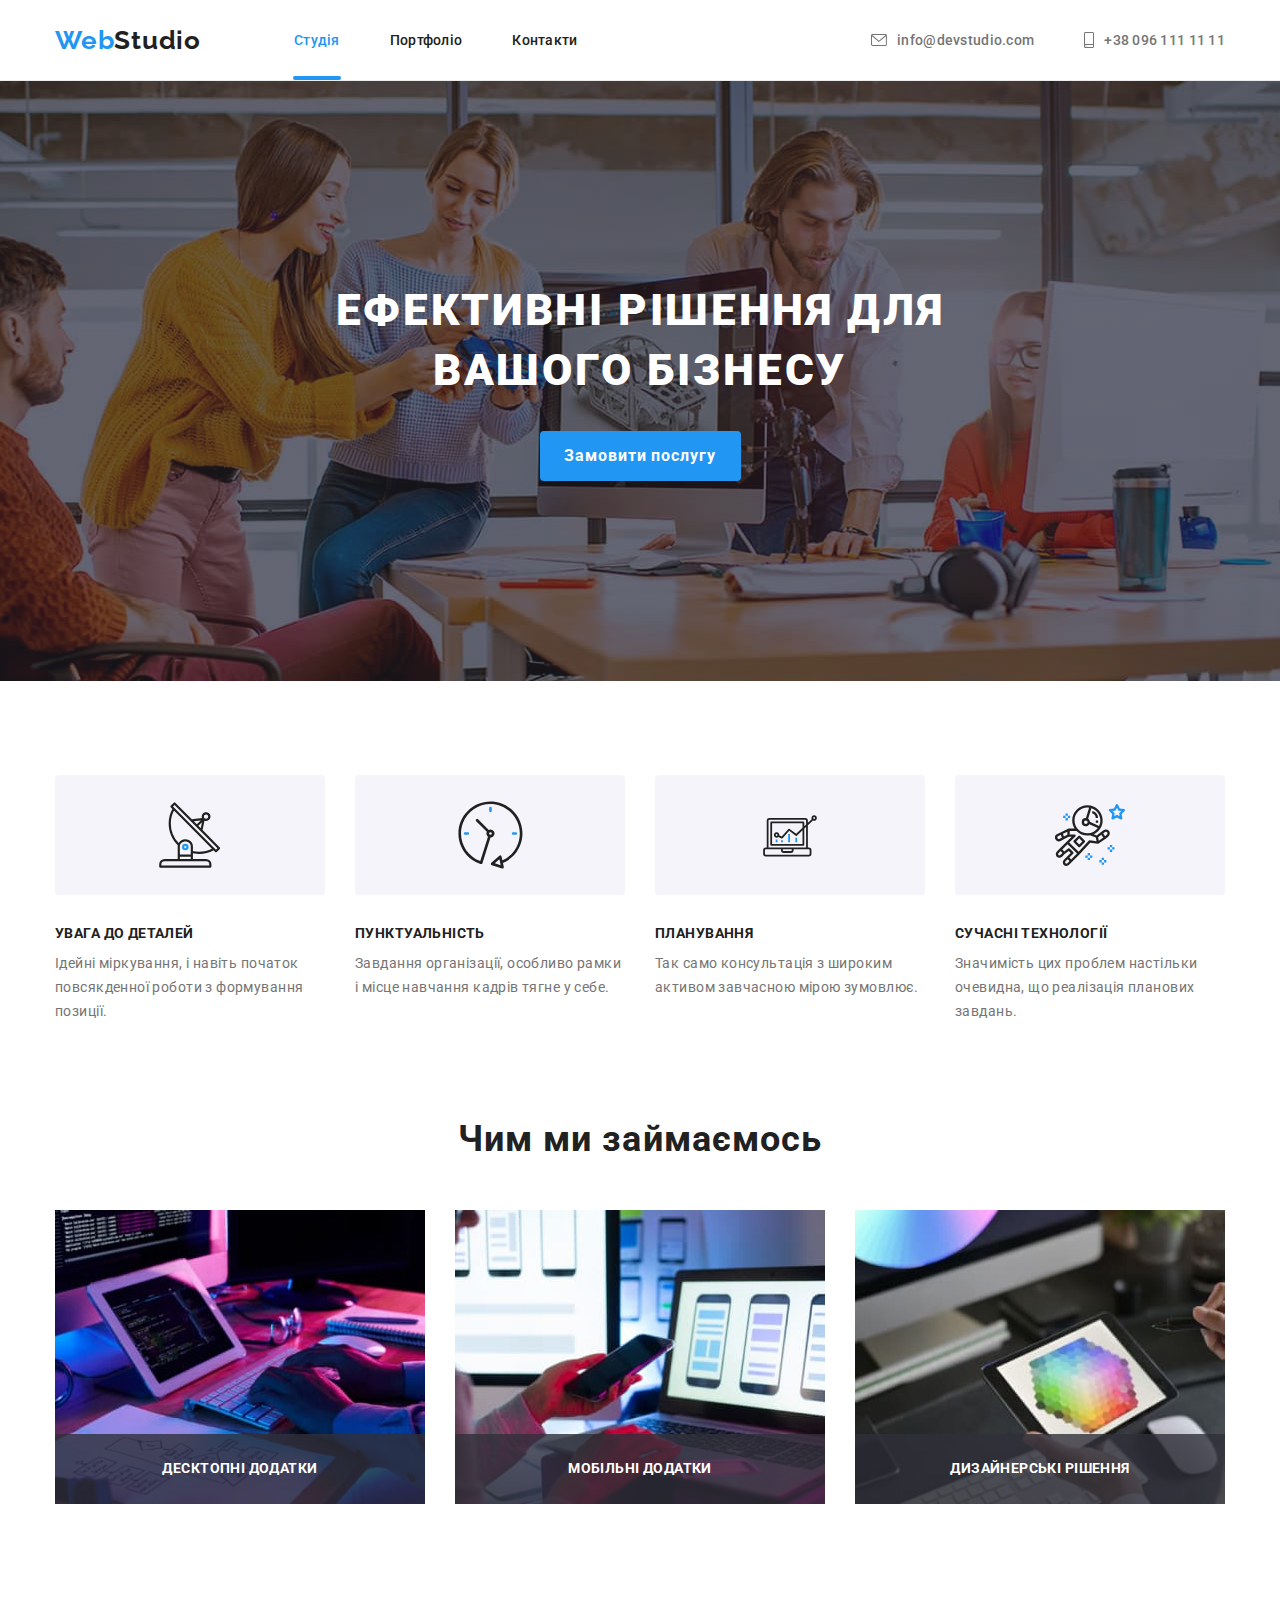
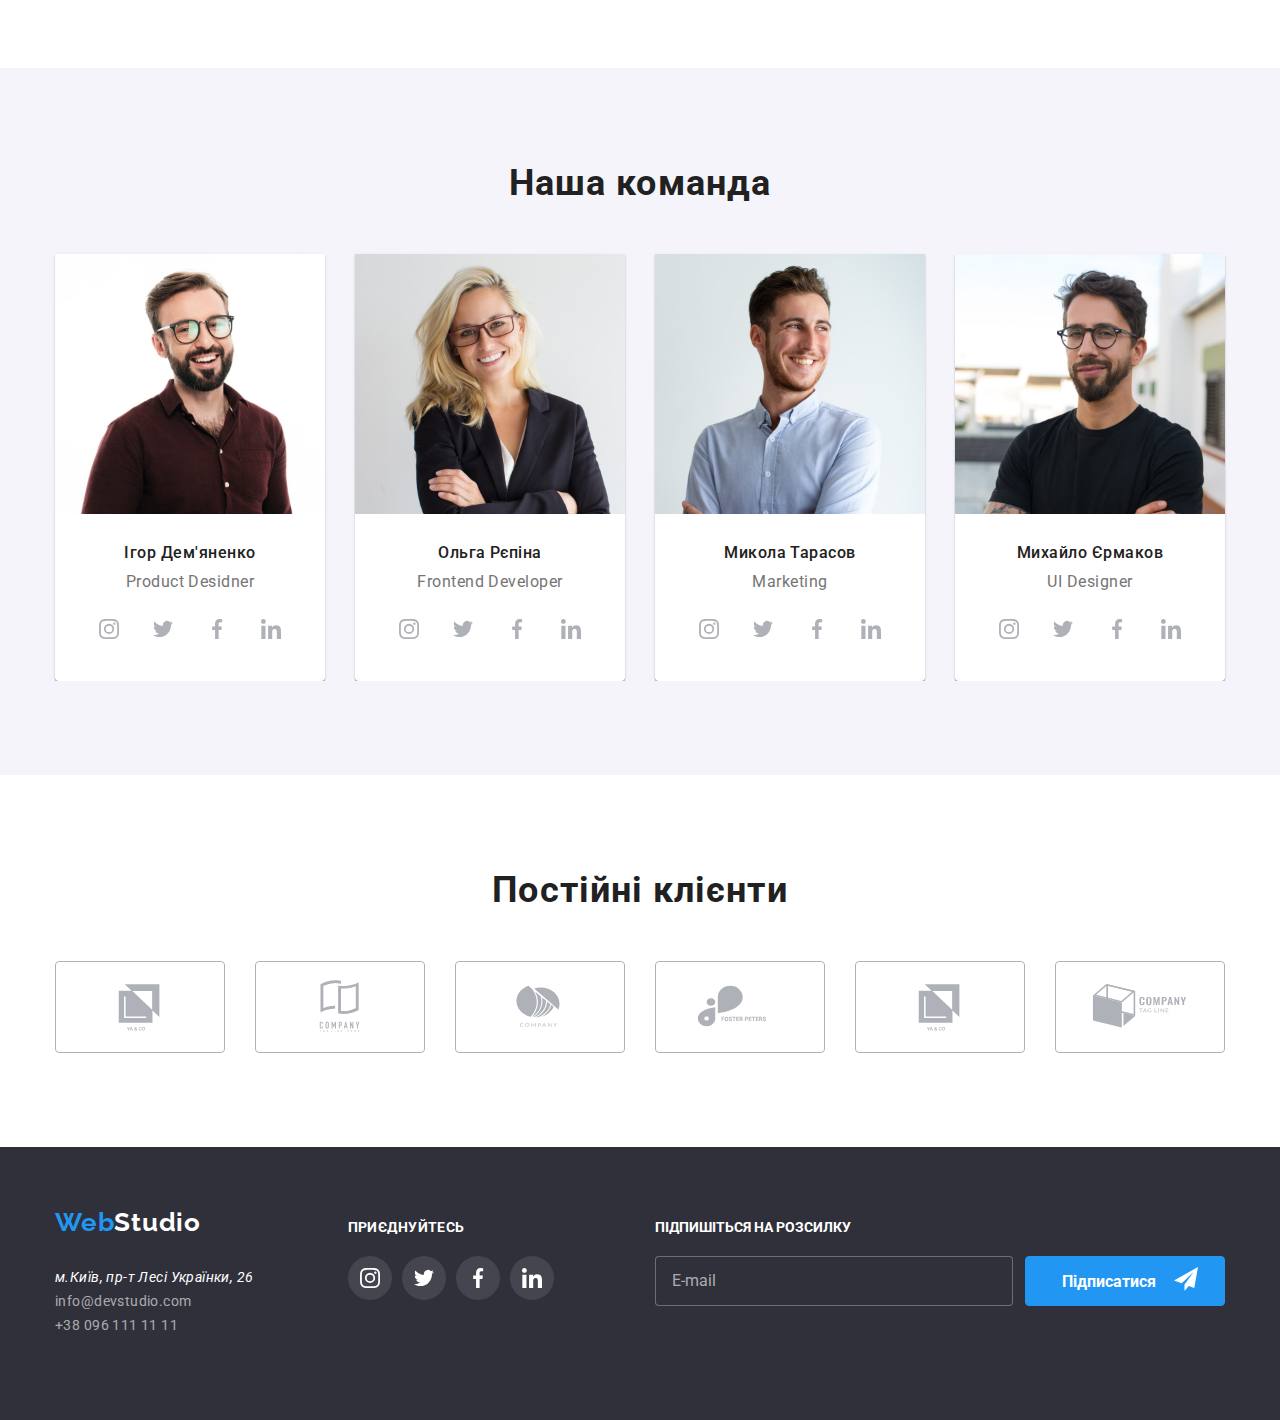
==== commit 9245b63b: "hw-08-fixed" ====
--- a/index.html
+++ b/index.html
@@ -72,7 +72,7 @@
      
         <div class="menu__wrap">
             <ul class="mob__menu__list">
-                <li class="mob__menu__item"><a class="mob__menu__link studio" href="./index.html">Студія</a></li>
+                <li class="mob__menu__item"><a class="mob__menu__link " href="./index.html">Студія</a></li>
                 <li class="mob__menu__item"><a class="mob__menu__link " href="./portfolio.html">Портфоліо</a></li>
                 <li class="mob__menu__item"><a class="mob__menu__link " href="./index.html">Контакти</a></li>
             </ul>
@@ -134,8 +134,8 @@
        </div>
     </div>
     
-  </div>
-    </div>
+   
+    
          
     </header>
 
@@ -627,7 +627,7 @@
         </div>
          
 
-    </div>
+    
     
    
    </footer>
--- a/css/main.min.css
+++ b/css/main.min.css
@@ -1 +1 @@
-body{font-family:"roboto",sans-serif;color:var(--primary-text-color);background-color:var(--white-second-section-color)}ul{list-style-type:none;padding:0;margin:0}a{text-decoration:none}img{display:block;width:100%;height:auto}:root{--primary-text-color: #212121;--text-color: #757575;--accent-color: #2196F3;--original-black-color: #000;--original-white-color: #fff;--primary-background-color: #2F303A;--white-background-color: #F5F4FA;--gray-color: rgba(255, 255, 255, 0.6);--white-second-section-color: #fff;--border-color: #EEEEEE;--link-color: #AFB1B8;--overlay-color: #c4c4c4;--menu-button-color: rgba(33, 33, 33, 1);--timing-function: cubic-bezier(0.4, 0, 0.2, 1);--gradient: linear-gradient( to right, rgba(47, 48, 58, 0.4), rgba(47, 48, 58, 0.4) )}.title{margin-top:0;margin-bottom:30px;font-size:28px;line-height:1.17;font-weight:700;letter-spacing:.03em;text-align:center;color:var(--primary-text-color)}@media screen and (min-width: 1200px){.title{margin-bottom:50px;font-size:36px;line-height:1.17;font-weight:700;letter-spacing:.03em}}.networks__list{display:flex;align-items:center;justify-content:center;gap:10px;margin-bottom:30px}.networks__item{width:44px;height:44px}.networks__link{width:100%;height:100%;border-radius:50%;display:flex;align-items:center;justify-content:center;color:var(--link-color);transition:background-color 250ms var(--timing-function),color 250ms var(--timing-function)}.networks__link:hover,.networks__link:focus{background:var(--accent-color);color:var(--original-white-color)}.networks__icon{display:block;fill:currentColor}.backdrop{position:fixed;top:0;width:100%;height:100%;background-color:rgba(0,0,0,.2);transition:opacity 350ms var(--timing-function),visibility 250ms var(--timing-function)}.backdrop .is__hidden .modal{transform:translate(-50%, -50%) scale(0)}.modal{position:absolute;top:50%;left:50%;transform:translate(-50%, -50%);width:95.6vw;height:auto;padding:40px;border-radius:4px;background-color:var(--original-white-color);transform:translate(-50%, -50%) scale(1);transition:color 350ms var(--timing-function)}@media screen and (min-width: 480px){.modal{width:460px;height:609px}}@media screen and (min-width: 1200px){.modal{width:528px;height:581px}}.modal__closed{position:absolute;top:8px;right:8px;display:flex;align-items:center;justify-content:center;width:30px;height:30px;background-color:rgba(0,0,0,0);border:1px solid rgba(0,0,0,.1);border-radius:50%;padding:0;cursor:pointer}.modal__text{font-size:20px;line-height:1.17;font-weight:700;letter-spacing:3%;text-align:center;margin-top:0;margin-bottom:12px}.modal__field{margin-bottom:10px}.modal__closed__icon:hover{fill:#2196f3}.is__hidden{opacity:0;visibility:0;pointer-events:none}.form{display:block}@media screen and (min-width: 480px){.modal-form{width:460px;height:609px}}@media screen and (min-width: 1200px){.modal-form{width:528px;height:581px}}::-webkit-input-placeholder{color:rgba(117,117,117,.5)}.textarea__text{width:100%;resize:none;height:120px;border:1px solid rgba(33,33,33,.2);border-radius:4px;padding:12px 16px}.textarea__label{font-size:12px;line-height:1.17;letter-spacing:1%;color:#757575}.textarea__label span{display:block;margin-bottom:4px}.checkbox{margin-top:20px;margin-bottom:30px;margin-left:14px}.checkbox__text{display:flex;align-items:center;margin:0;font-size:12px;line-height:1.17;letter-spacing:3%;font-size:2.5vw;color:#757575}@media screen and (min-width: 480px){.checkbox__text{font-size:12px;line-height:1.17;letter-spacing:3%}}@media screen and (min-width: 1200px){.checkbox__text{font-size:12px;line-height:1.71;letter-spacing:3%}}.checkbox__icon{content:"";display:inline-block;width:16px;height:15px;margin-right:7px;border:2px solid #212121;border-radius:2px}.checkbox__input{-webkit-appearance:none;-moz-appearance:none;appearance:none;position:absolute}.checkbox__input:checked+.checkbox__icon{background-color:#2196f3;border-color:#2196f3;background-image:url(../images/icon\ check.svg);background-size:contain;background-origin:border-box}.input__wrap{position:relative}.modal__input{width:100%;height:40px;border:1px solid rgba(33,33,33,.2);border-radius:4px;padding-left:42px;padding-bottom:11px;padding-top:11px;outline:rgba(0,0,0,0);cursor:pointer;transition:border-color 250ms var(--timing-function)}.modal__input:focus{border-color:#2196f3}.modal__input:focus+.modal__input__icon{fill:#2196f3}.modal__input__icon{position:absolute;left:12px;top:50%;transform:translateY(-50%)}.input__label{font-size:12px;line-height:1.17;letter-spacing:1%;color:#757575}.input__label span{display:block;margin-bottom:4px}.modal__button{width:200px;height:50px;background-color:#2196f3;box-shadow:0px 4px 4px rgba(0,0,0,.15);outline:rgba(0,0,0,0);border:1px solid #2196f3;border-radius:4px;padding:10px 52px;font-size:16px;line-height:1.86;font-weight:700;letter-spacing:.06em;font-style:normal;color:var(--original-white-color);cursor:pointer;transition:background-color 250ms var(--timing-function)}@media screen and (min-width: 320px){.modal__button{margin-left:13vw}}@media screen and (min-width: 480px){.modal__button{margin-left:86px}}@media screen and (min-width: 1200px){.modal__button{margin-left:125px}}.modal__button:hover,.modal__button:focus{background-color:#188ce8}.agree__link{margin:0;padding-left:5px;font-size:12px;line-height:1.17;letter-spacing:3%;font-size:2.5vw;color:#2196f3;text-decoration:underline}@media screen and (min-width: 480px){.agree__link{font-size:12px;line-height:1.17;letter-spacing:3%}}@media screen and (min-width: 1200px){.agree__link{font-size:12px;line-height:1.71;letter-spacing:3%}}.logo{font-family:"raleway";font-size:24px;line-height:1.17;font-weight:700;letter-spacing:.03em;color:var(--menu-button-color)}@media screen and (min-width: 1200px){.logo{font-size:26px;line-height:1.17;font-weight:700;letter-spacing:.03em}}.web{font-family:"raleway";font-size:24px;line-height:1.11;font-weight:700;letter-spacing:.03em;color:var(--accent-color)}@media screen and (min-width: 1200px){.web{font-size:26px;line-height:1.17;font-weight:700;letter-spacing:.03em}}.container{max-width:100%;padding-left:15px;padding-right:15px;margin:0 auto}@media screen and (min-width: 480px){.container{max-width:480px}}@media screen and (min-width: 768px){.container{max-width:768px}}@media screen and (min-width: 1200px){.container{max-width:1200px}}.btn{display:inline-block;border-radius:4px;padding:10px 24px;width:201px;border:1px rgba(0,0,0,0);margin-left:auto;margin-right:auto;font-family:"roboto";font-size:16px;line-height:1.86;font-weight:700;letter-spacing:.06em;text-align:center;cursor:pointer;color:var(--original-white-color);background-color:var(--accent-color);transition:background-color 250ms var(--timing-function)}.btn:hover,.btn:focus{background-color:#188ce8}.trade{margin-top:0;margin-bottom:0;padding-bottom:94px;padding-top:94px}@media screen and (max-width: 1199px){.trade{display:none}}.trade__list{display:flex}.trade__wrap{position:relative;height:70px;width:100%;top:-70px}.trade__text{position:absolute;left:0;margin:0;width:100%;height:70px;padding-top:27px;background-color:rgba(47,48,58,.8);font-size:14px;line-height:1.14;font-weight:700;letter-spacing:.03em;text-align:center;text-transform:uppercase;color:var(--original-white-color)}.trade__item:not(:last-child){margin-right:30px}.team{margin-top:0;margin-bottom:0;padding-bottom:60px;padding-top:60px;background-color:var(--white-background-color)}@media screen and (min-width: 1200px){.team{padding-bottom:94px;padding-top:94px}}.team .team__list{background-color:var(--white-background-color)}.team__item{box-shadow:0px 1px 3px rgba(0,0,0,.12),0px 1px 1px rgba(0,0,0,.14),0px 2px 1px rgba(0,0,0,.2);border-radius:0px 0px 4px 4px;background-color:var(--original-white-color)}@media screen and (min-width: 768px){.team__item{width:calc((100% - 30px)/2)}}@media screen and (min-width: 1200px){.team__item{width:calc((100% - 90px)/4)}}.team__title{margin-top:30;margin-bottom:10;font-size:16px;line-height:1.17;font-weight:500;letter-spacing:.03em;text-align:center;color:var(--primary-text-color)}.team__text{margin-top:0;margin-bottom:16px;font-size:16px;line-height:1.17;letter-spacing:.03em;text-align:center;color:var(--text-color)}.team__list{display:flex;flex-wrap:wrap;gap:30px}.hero{margin-top:0;margin-bottom:0;padding:118px 0;text-align:center}@media screen and (min-width: 1200px){.hero{padding:200px 0}}.hero__title{max-width:360px;margin:0 auto 30px;font-size:26px;line-height:1.62;font-weight:900;letter-spacing:.06em;text-align:center;text-transform:uppercase;color:var(--original-white-color)}@media screen and (min-width: 1200px){.hero__title{max-width:696px;font-size:44px;line-height:1.36;font-weight:900;letter-spacing:.06em}}.overlay{max-width:1600px;height:400px;margin-left:auto;margin-right:auto;background-image:linear-gradient(to right, rgba(47, 48, 58, 0.4), rgba(47, 48, 58, 0.4)),url(../images/hero-mob.jpg);background-repeat:no-repeat;background-position:center;background-size:cover;background-color:var(--overlay-color)}@media(min-device-pixel-ratio: 2),(-webkit-min-device-pixel-ratio: 2),(min-resolution: 192dpi),(min-resolution: 2dppx){.overlay{background-image:var(--gradient),url(../images/hero-mob-2x.jpg)}}@media screen and (min-width: 481px){.overlay{max-width:768px;height:400px;background-image:var(--gradient),url(../images/hero-tab.jpg)}}@media screen and (min-width: 481px)and (min-device-pixel-ratio: 2),screen and (min-width: 481px)and (-webkit-min-device-pixel-ratio: 2),screen and (min-width: 481px)and (min-resolution: 192dpi),screen and (min-width: 481px)and (min-resolution: 2dppx){.overlay{background-image:var(--gradient),url(../images/hero-tab-2x.jpg)}}@media screen and (min-width: 1200px){.overlay{max-width:1600px;height:600px;background-image:var(--gradient),url(../images/hero-desk.jpg)}}@media screen and (min-width: 1200px)and (min-device-pixel-ratio: 2),screen and (min-width: 1200px)and (-webkit-min-device-pixel-ratio: 2),screen and (min-width: 1200px)and (min-resolution: 192dpi),screen and (min-width: 1200px)and (min-resolution: 2dppx){.overlay{background-image:var(--gradient),url(../images/hero-desk-2x.jpg)}}.portfolio{margin-top:0;margin-bottom:0;padding:60px 0;background-color:var(--white-second-section-color)}@media screen and (min-width: 1200px){.portfolio{padding:94px 0}}.portfolio__link{transition:color 250ms var(--timing-function),box-shadow 250ms var(--timing-function)}.portfolio__list{display:flex;flex-wrap:wrap;gap:30px}.portfolio__list .button__item{width:calc((100% - 60px)/3)}.technocrat__thumb{position:relative;overflow:hidden}.technocrat__text{position:absolute;top:0px;left:0;padding:63px 24px;margin:0;background-color:rgba(33,150,243,.9);height:100%;font-size:18px;line-height:1.55;letter-spacing:.03em;color:#fff;transform:translateY(100%);transition:transform 250ms var(--timing-function)}.portfolio__item:hover .technocrat__text{transform:translateY(0)}.portfolio__item{width:100%}@media screen and (min-width: 768px){.portfolio__item{width:calc((100% - 30px)/2)}}@media screen and (min-width: 1200px){.portfolio__item{width:calc((100% - 60px)/3)}}.portfolio__item__container{padding:20px 24px;border:1px solid var(--border-color);border-top:none}.portfolio__item__title{margin:0;font-size:18px;line-height:2;font-weight:700;letter-spacing:.06em;color:var(--primary-text-color)}.portfolio__item__text{margin:0;font-size:16px;line-height:1.86;letter-spacing:.03em;color:var(--text-color)}.portfolio__item:hover,.portfolio__item:focus{display:block;box-shadow:0px 1px 1px rgba(0,0,0,.12),0px 4px 4px rgba(0,0,0,.06),1px 4px 6px rgba(0,0,0,.16)}.header{background-color:var(--original-white-color);border-bottom:1px solid #ececec}.header__box{display:flex;align-items:center}.menu{display:flex;align-items:center;margin-left:93px}.menu__item:not(:last-child){margin-right:50px}@media screen and (max-width: 767px){.menu{display:none}}.menu__open{margin-left:auto;margin-top:auto;margin-bottom:auto;width:40px;height:40px;background-color:rgba(0,0,0,0);border:none}@media screen and (min-width: 768px){.menu__open{display:none}}.icon__menu__open{fill:var(--menu-button-color)}.menu__close{margin-left:auto;width:40px;height:40px;background-color:rgba(0,0,0,0);border:none}.icon__menu__close{fill:var(--menu-button-color)}.mob__menu{top:0;position:fixed;width:100vw;height:100vh;padding-bottom:48px;padding-left:40px;z-index:1;background-color:#fff}@media screen and (min-width: 768px){.mob__menu{display:none}}.container{height:100%;display:flex;flex-direction:column;justify-content:space-between;overflow:auto}.mob__menu__link{position:relative;display:block;font-size:40px;line-height:1.17;font-weight:500;letter-spacing:.02em;font-size:8.33vw;color:var(--menu-button-color);transition:color 250ms var(--timing-function)}.mob__menu__link:hover,.mob__menu__link:focus{color:var(--accent-color)}.mob__menu__list{position:absolute;top:48px}.mob__contact__list{margin-bottom:64px}.mob__menu__item:not(:last-child){margin-bottom:32px}.mob__contact__item:not(:last-child){margin-bottom:32px}.mob__menu__link__tel{position:relative;display:block;padding:32 0;font-size:34px;line-height:1.17;font-weight:500;letter-spacing:.02em;font-size:7.5vw;color:var(--accent-color)}.mob__menu__link__mail{position:relative;display:block;padding:32 0;font-size:24px;line-height:1.17;font-weight:500;letter-spacing:.02em;font-size:5vw;color:var(--text-color)}.mob-soc{display:flex;flex-wrap:wrap;gap:20px}.mob-soc__link{position:relative;display:block;padding:32 0;padding-right:10px;font-size:18px;line-height:1.22;font-weight:500;letter-spacing:.02em;color:var(--accent-color)}.mob-soc__item:not(:last-child){border-right:1px solid rgba(33,33,33,.2)}.navigation{display:flex}.navigation__logo{padding:25px 0 24px}@media screen and (min-width: 768px){.menu{margin-left:88px}}@media screen and (min-width: 768px){.menu{margin-left:93px}}.menu__link{position:relative;display:block;padding:32px 0;font-size:14px;line-height:1.17;font-weight:500;letter-spacing:.02em;color:var(--primary-text-color);transition:color 250ms var(--timing-function)}.menu__link:hover,.menu__link:focus{color:var(--accent-color)}@media screen and (max-width: 767px){.menu__link:hover,.menu__link:focus{display:none}}.menu__link.studio{color:var(--accent-color)}.menu__link.studio::after{content:"";position:absolute;left:-1.5px;top:76px;display:block;width:48px;height:4px;background-color:var(--accent-color);border-radius:2px}.menu__link.portfolio{color:var(--accent-color)}.menu__link.portfolio::after{content:"";position:absolute;left:-3px;top:76px;display:block;width:78px;height:4px;background-color:var(--accent-color);border-radius:2px}.contacts{margin-left:auto}@media screen and (min-width: 1200px){.contacts{display:flex}}@media screen and (max-width: 1199px){.contacts .contacts__item:not(:last-child){margin-bottom:10px}}@media screen and (min-width: 1200px){.contacts__item:not(:last-child){margin-right:50px}}@media screen and (max-width: 767px){.contacts{display:none}}.contacts__link{display:flex;align-items:center;font-weight:500;font-size:14px;line-height:1.17;letter-spacing:.02em;color:var(--text-color);transition:color 250ms var(--timing-function)}.contacts__link:hover,.contacts__link:focus{color:var(--accent-color)}.evenlope{fill:currentColor;margin-right:10px}.smartphone{fill:currentColor;margin-right:10px}.footer{padding:60px 0;background-color:var(--primary-background-color)}@media screen and (min-width: 1200px){.footer .footer__container{display:flex;flex-direction:row}}.logo__footer{display:block;margin-bottom:28px;color:var(--original-white-color)}@media screen and (max-width: 1199px){.address{display:flex;justify-content:center;align-items:center;flex-direction:column;margin-bottom:60px}}@media screen and (min-width: 1200px){.address{display:flex;flex-direction:column;margin-right:94px}}@media screen and (max-width: 1199px){.address__list{display:flex;align-items:center;flex-direction:column}}.address__link{display:inline-block;font-size:14px;line-height:1.71;letter-spacing:.03em;color:var(--original-white-color);background-color:var(--primary-background-color)}.address__links{display:inline-block;font-size:14px;line-height:1.71;letter-spacing:.03em;color:var(--gray-color);background-color:var(--primary-background-color)}@media screen and (min-width: 768px)and (max-width: 1199px){.footer__wraper{display:flex;justify-content:center;margin-bottom:60px}.address{margin-bottom:0}.join{margin-left:165px}}@media screen and (min-width: 1200px){.footer__wraper{display:flex;justify-content:start}.address{margin-top:0;margin-bottom:0}.join{margin-top:12px}}.address-item:not(:last-child){margin-bottom:12px}.networks__link__footer{background:rgba(255,255,255,.1)}.networks__footer{display:flex;justify-content:center;gap:10px;margin-bottom:60px}.networks__icon__footer{fill:#fff}.join__title{font-size:14px;line-height:1.17;font-weight:700;letter-spacing:.03em;text-align:center;color:var(--original-white-color);text-transform:uppercase;margin-top:0;margin-bottom:20px}.clients{margin-top:0;margin-bottom:0;padding-bottom:60px;padding-top:60px;background-color:var(--original-white-color)}@media screen and (min-width: 1200px){.clients{padding-bottom:94px;padding-top:94px}}.clients__list{gap:30px}@media screen and (min-width: 320px){.clients__list{display:flex;flex-wrap:wrap}}.clients__item{width:calc((100% - 30px)/2);height:92px}@media screen and (min-width: 768px){.clients__item{width:calc((100% - 60px)/3)}}@media screen and (min-width: 1200px){.clients__item{width:calc((100% - 150px)/6)}}.clients__icon{fill:currentColor}.clients__link{display:flex;align-items:center;justify-content:center;width:100%;height:100%;border:1px solid var(--link-color);border-radius:4px;color:var(--link-color);transition:color 250ms var(--timing-function),border-color 250ms var(--timing-function)}.clients__link:hover,.clients__link:focus{color:var(--accent-color);border:1px solid var(--accent-color)}.portfolio__button{display:inline-block;border-radius:4px;padding:6px 22px;min-width:73px;border:1px var(--border-color);font-size:16px;line-height:1.63;font-weight:500;letter-spacing:.03em;font-family:"roboto";text-align:center;cursor:pointer;color:var(--primary-text-color);background-color:var(--white-background-color);transition:background-color 250ms var(--timing-function),color 250ms var(--timing-function),box-shadow 250ms var(--timing-function)}.portfolio__button:hover,.portfolio__button:focus{color:var(--original-white-color);background-color:var(--accent-color)}.portfolio__button:hover,.portfolio__button:focus{display:block;box-shadow:0px 2px 2px 0px rgba(0,0,0,.12),0px 1px 2px 0px rgba(0,0,0,.08),0px 3px 1px 0px rgba(0,0,0,.1)}.button__list{display:flex;justify-content:center;margin-top:0}@media screen and (max-width: 767px){.button__list{margin-bottom:40px;width:360px;flex-wrap:wrap;row-gap:15px;justify-content:start}}@media screen and (min-width: 768px){.button__list{margin-bottom:30px}}@media screen and (min-width: 1200px){.button__list{margin-bottom:50px}}.button__list .button__item:not(:last-child){margin-right:8px}.benefits{margin-top:0;margin-bottom:0;padding-top:60px}@media screen and (min-width: 1200px){.benefits{padding-top:94px}}@media screen and (max-width: 1199px){.benefits{padding-bottom:60px}}.benefits__list{display:flex;flex-wrap:wrap;gap:30px}.benefits__list .benefits__item{width:100%}@media screen and (min-width: 768px){.benefits__list .benefits__item{width:calc((100% - 30px)/2)}}@media screen and (min-width: 1200px){.benefits__list .benefits__item{width:calc((100% - 90px)/4)}}.benefits__title{margin-top:0;margin-bottom:10px;font-size:14px;line-height:1.17;font-weight:700;letter-spacing:.03em;text-transform:uppercase;color:var(--primary-text-color)}@media screen and (min-width: 480px){.benefits__title{text-align:center}}.benefits__text{margin-top:0;margin-bottom:0;font-size:14px;line-height:1.71;letter-spacing:.03em;color:var(--text-color)}.benefits__wrap{display:flex;justify-content:center;align-items:center;width:100%;height:120px;margin-bottom:30px;background-color:var(--white-background-color);border-radius:4px}.visually-hidden{position:absolute;white-space:nowrap;width:1px;height:1px;overflow:hidden;border:0;padding:0;clip:rect(0 0 0 0);-webkit-clip-path:inset(50%);clip-path:inset(50%);margin:-1px}@media screen and (min-width: 1200px){.subscription{display:flex;flex-direction:column;width:570px;margin-top:12px}}.subscription__title{margin:0;margin-bottom:20px;text-transform:uppercase;font-size:14px;line-height:1.17;font-weight:700;letter-spacing:3%;color:var(--original-white-color)}@media screen and (max-width: 1199px){.subscription__title{text-align:center}}.subscription__input{display:block;cursor:pointer;margin-bottom:20px;width:100%;height:50px;border:1px solid rgba(255,255,255,.3);border-radius:4px;padding:15px 16px;background-color:#2f303a;outline:rgba(0,0,0,0)}@media screen and (min-width: 768px){.subscription__input{width:450px;margin-left:auto;margin-right:auto}}@media screen and (min-width: 1200px){.subscription__input{margin-right:12px;width:358px}}@media screen and (min-width: 1200px){.subscription__form{display:flex}.subscription .subscription__input{margin-right:12px}}.footer__button{display:block;width:200px;height:50px;padding-top:10px;padding-bottom:10px;padding-left:28px;margin-left:auto;margin-right:auto;border-radius:4px;border:1px solid #2196f3;background-color:#2196f3}@media screen and (min-width: 1200px){.footer__button{margin:0}}.footer__button__text{width:110px;height:30px;margin:0;display:inline-block;font-style:normal;font-weight:700;font-size:16px;line-height:1.86;color:var(--original-white-color)}.footer__button__container{display:flex;gap:10px;cursor:pointer}.subscription__input::-moz-placeholder{font-size:16px;line-height:1.25;font-weight:400;letter-spacing:3%;color:rgba(255,255,255,.6)}.subscription__input:-ms-input-placeholder{font-size:16px;line-height:1.25;font-weight:400;letter-spacing:3%;color:rgba(255,255,255,.6)}.subscription__input::placeholder{font-size:16px;line-height:1.25;font-weight:400;letter-spacing:3%;color:rgba(255,255,255,.6)}/*# sourceMappingURL=main.min.css.map */+body{font-family:"roboto",sans-serif;color:var(--primary-text-color);background-color:var(--white-second-section-color)}ul{list-style-type:none;padding:0;margin:0}a{text-decoration:none}img{display:block;width:100%;height:auto}:root{--primary-text-color: #212121;--text-color: #757575;--accent-color: #2196F3;--original-black-color: #000;--original-white-color: #fff;--primary-background-color: #2F303A;--white-background-color: #F5F4FA;--gray-color: rgba(255, 255, 255, 0.6);--white-second-section-color: #fff;--border-color: #EEEEEE;--link-color: #AFB1B8;--overlay-color: #c4c4c4;--menu-button-color: rgba(33, 33, 33, 1);--timing-function: cubic-bezier(0.4, 0, 0.2, 1);--gradient: linear-gradient( to right, rgba(47, 48, 58, 0.4), rgba(47, 48, 58, 0.4) )}.title{margin-top:0;margin-bottom:30px;font-size:28px;line-height:1.17;font-weight:700;letter-spacing:.03em;text-align:center;color:var(--primary-text-color)}@media screen and (min-width: 1200px){.title{margin-bottom:50px;font-size:36px;line-height:1.17;font-weight:700;letter-spacing:.03em}}.networks__list{display:flex;align-items:center;justify-content:center;gap:10px;margin-bottom:30px}.networks__item{width:44px;height:44px}.networks__link{width:100%;height:100%;border-radius:50%;display:flex;align-items:center;justify-content:center;color:var(--link-color);transition:background-color 250ms var(--timing-function),color 250ms var(--timing-function)}.networks__link:hover,.networks__link:focus{background:var(--accent-color);color:var(--original-white-color)}.networks__icon{display:block;fill:currentColor}.backdrop{position:fixed;top:0;width:100%;height:100%;background-color:rgba(0,0,0,.2);transition:opacity 350ms var(--timing-function),visibility 250ms var(--timing-function)}.backdrop .is__hidden .modal{transform:translate(-50%, -50%) scale(0)}.modal{position:absolute;top:50%;left:50%;transform:translate(-50%, -50%);width:95.6vw;height:auto;padding:40px;border-radius:4px;background-color:var(--original-white-color);transform:translate(-50%, -50%) scale(1);transition:color 350ms var(--timing-function)}@media screen and (min-width: 480px){.modal{width:460px;height:609px}}@media screen and (min-width: 1200px){.modal{width:528px;height:581px}}.modal__closed{position:absolute;top:8px;right:8px;display:flex;align-items:center;justify-content:center;width:30px;height:30px;background-color:rgba(0,0,0,0);border:1px solid rgba(0,0,0,.1);border-radius:50%;padding:0;cursor:pointer}.modal__text{font-size:20px;line-height:1.17;font-weight:700;letter-spacing:3%;text-align:center;margin-top:0;margin-bottom:12px}.modal__field{margin-bottom:10px}.modal__closed__icon:hover{fill:#2196f3}.is__hidden{opacity:0;visibility:0;pointer-events:none}.form{display:block}@media screen and (min-width: 480px){.modal-form{width:460px;height:609px}}@media screen and (min-width: 1200px){.modal-form{width:528px;height:581px}}::-webkit-input-placeholder{color:rgba(117,117,117,.5)}.textarea__text{width:100%;resize:none;height:120px;border:1px solid rgba(33,33,33,.2);border-radius:4px;padding:12px 16px}.textarea__label{font-size:12px;line-height:1.17;letter-spacing:1%;color:#757575}.textarea__label span{display:block;margin-bottom:4px}.checkbox{margin-top:20px;margin-bottom:30px;margin-left:14px}.checkbox__text{display:flex;align-items:center;margin:0;font-size:12px;line-height:1.17;letter-spacing:3%;font-size:2.5vw;color:#757575}@media screen and (min-width: 480px){.checkbox__text{font-size:12px;line-height:1.17;letter-spacing:3%}}@media screen and (min-width: 1200px){.checkbox__text{font-size:12px;line-height:1.71;letter-spacing:3%}}.checkbox__icon{content:"";display:inline-block;width:16px;height:15px;margin-right:7px;border:2px solid #212121;border-radius:2px}.checkbox__input{-webkit-appearance:none;-moz-appearance:none;appearance:none;position:absolute}.checkbox__input:checked+.checkbox__icon{background-color:#2196f3;border-color:#2196f3;background-image:url(../images/icon\ check.svg);background-size:contain;background-origin:border-box}.input__wrap{position:relative}.modal__input{width:100%;height:40px;border:1px solid rgba(33,33,33,.2);border-radius:4px;padding-left:42px;padding-bottom:11px;padding-top:11px;outline:rgba(0,0,0,0);cursor:pointer;transition:border-color 250ms var(--timing-function)}.modal__input:focus{border-color:#2196f3}.modal__input:focus+.modal__input__icon{fill:#2196f3}.modal__input__icon{position:absolute;left:12px;top:50%;transform:translateY(-50%)}.input__label{font-size:12px;line-height:1.17;letter-spacing:1%;color:#757575}.input__label span{display:block;margin-bottom:4px}.modal__button{width:200px;height:50px;background-color:#2196f3;box-shadow:0px 4px 4px rgba(0,0,0,.15);outline:rgba(0,0,0,0);border:1px solid #2196f3;border-radius:4px;padding:10px 52px;font-size:16px;line-height:1.86;font-weight:700;letter-spacing:.06em;font-style:normal;color:var(--original-white-color);cursor:pointer;transition:background-color 250ms var(--timing-function)}@media screen and (min-width: 320px){.modal__button{margin-left:13vw}}@media screen and (min-width: 480px){.modal__button{margin-left:86px}}@media screen and (min-width: 1200px){.modal__button{margin-left:125px}}.modal__button:hover,.modal__button:focus{background-color:#188ce8}.agree__link{margin:0;padding-left:5px;font-size:12px;line-height:1.17;letter-spacing:3%;font-size:2.5vw;color:#2196f3;text-decoration:underline}@media screen and (min-width: 480px){.agree__link{font-size:12px;line-height:1.17;letter-spacing:3%}}@media screen and (min-width: 1200px){.agree__link{font-size:12px;line-height:1.71;letter-spacing:3%}}.logo{font-family:"raleway";font-size:24px;line-height:1.17;font-weight:700;letter-spacing:.03em;color:var(--menu-button-color)}@media screen and (min-width: 1200px){.logo{font-size:26px;line-height:1.17;font-weight:700;letter-spacing:.03em}}.web{font-family:"raleway";font-size:24px;line-height:1.11;font-weight:700;letter-spacing:.03em;color:var(--accent-color)}@media screen and (min-width: 1200px){.web{font-size:26px;line-height:1.17;font-weight:700;letter-spacing:.03em}}.container{max-width:100%;padding-left:15px;padding-right:15px;margin:0 auto}@media screen and (min-width: 480px){.container{max-width:480px}}@media screen and (min-width: 768px){.container{max-width:768px}}@media screen and (min-width: 1200px){.container{max-width:1200px}}.btn{display:inline-block;border-radius:4px;padding:10px 24px;width:201px;border:1px rgba(0,0,0,0);margin-left:auto;margin-right:auto;font-family:"roboto";font-size:16px;line-height:1.86;font-weight:700;letter-spacing:.06em;text-align:center;cursor:pointer;color:var(--original-white-color);background-color:var(--accent-color);transition:background-color 250ms var(--timing-function)}.btn:hover,.btn:focus{background-color:#188ce8}.trade{margin-top:0;margin-bottom:0;padding-bottom:94px;padding-top:94px}@media screen and (max-width: 1199px){.trade{display:none}}.trade__list{display:flex}.trade__wrap{position:relative;height:70px;width:100%;top:-70px}.trade__text{position:absolute;left:0;margin:0;width:100%;height:70px;padding-top:27px;background-color:rgba(47,48,58,.8);font-size:14px;line-height:1.14;font-weight:700;letter-spacing:.03em;text-align:center;text-transform:uppercase;color:var(--original-white-color)}.trade__item:not(:last-child){margin-right:30px}.team{margin-top:0;margin-bottom:0;padding-bottom:60px;padding-top:60px;background-color:var(--white-background-color)}@media screen and (min-width: 1200px){.team{padding-bottom:94px;padding-top:94px}}.team .team__list{background-color:var(--white-background-color)}.team__item{box-shadow:0px 1px 3px rgba(0,0,0,.12),0px 1px 1px rgba(0,0,0,.14),0px 2px 1px rgba(0,0,0,.2);border-radius:0px 0px 4px 4px;background-color:var(--original-white-color)}@media screen and (min-width: 768px){.team__item{width:calc((100% - 30px)/2)}}@media screen and (min-width: 1200px){.team__item{width:calc((100% - 90px)/4)}}.team__title{margin-top:30px;margin-bottom:10px;font-size:16px;line-height:1.17;font-weight:500;letter-spacing:.03em;text-align:center;color:var(--primary-text-color)}.team__text{margin-top:0;margin-bottom:16px;font-size:16px;line-height:1.17;letter-spacing:.03em;text-align:center;color:var(--text-color)}.team__list{display:flex;flex-wrap:wrap;gap:30px}.hero{margin-top:0;margin-bottom:0;padding:118px 0;text-align:center}@media screen and (min-width: 1200px){.hero{padding:200px 0}}.hero__title{max-width:360px;margin:0 auto 30px;font-size:26px;line-height:1.62;font-weight:900;letter-spacing:.06em;text-align:center;text-transform:uppercase;color:var(--original-white-color)}@media screen and (min-width: 1200px){.hero__title{max-width:696px;font-size:44px;line-height:1.36;font-weight:900;letter-spacing:.06em}}.overlay{max-width:1600px;height:400px;margin-left:auto;margin-right:auto;background-image:linear-gradient(to right, rgba(47, 48, 58, 0.4), rgba(47, 48, 58, 0.4)),url(../images/hero-mob.jpg);background-repeat:no-repeat;background-position:center;background-size:cover;background-color:var(--overlay-color)}@media(min-device-pixel-ratio: 2),(-webkit-min-device-pixel-ratio: 2),(min-resolution: 192dpi),(min-resolution: 2dppx){.overlay{background-image:var(--gradient),url(../images/hero-mob-2x.jpg)}}@media screen and (min-width: 481px){.overlay{max-width:768px;height:400px;background-image:var(--gradient),url(../images/hero-tab.jpg)}}@media screen and (min-width: 481px)and (min-device-pixel-ratio: 2),screen and (min-width: 481px)and (-webkit-min-device-pixel-ratio: 2),screen and (min-width: 481px)and (min-resolution: 192dpi),screen and (min-width: 481px)and (min-resolution: 2dppx){.overlay{background-image:var(--gradient),url(../images/hero-tab-2x.jpg)}}@media screen and (min-width: 1200px){.overlay{max-width:1600px;height:600px;background-image:var(--gradient),url(../images/hero-desk.jpg)}}@media screen and (min-width: 1200px)and (min-device-pixel-ratio: 2),screen and (min-width: 1200px)and (-webkit-min-device-pixel-ratio: 2),screen and (min-width: 1200px)and (min-resolution: 192dpi),screen and (min-width: 1200px)and (min-resolution: 2dppx){.overlay{background-image:var(--gradient),url(../images/hero-desk-2x.jpg)}}.portfolio{margin-top:0;margin-bottom:0;padding:60px 0;background-color:var(--white-second-section-color)}@media screen and (min-width: 1200px){.portfolio{padding:94px 0}}.portfolio__link{transition:color 250ms var(--timing-function),box-shadow 250ms var(--timing-function)}.portfolio__list{display:flex;flex-wrap:wrap;gap:30px}.portfolio__list .button__item{width:calc((100% - 60px)/3)}.technocrat__thumb{position:relative;overflow:hidden}.technocrat__text{position:absolute;top:0px;left:0;padding:63px 24px;margin:0;background-color:rgba(33,150,243,.9);height:100%;font-size:18px;line-height:1.55;letter-spacing:.03em;color:#fff;transform:translateY(100%);transition:transform 250ms var(--timing-function)}.portfolio__item:hover .technocrat__text{transform:translateY(0)}.portfolio__item{width:100%}@media screen and (min-width: 768px){.portfolio__item{width:calc((100% - 30px)/2)}}@media screen and (min-width: 1200px){.portfolio__item{width:calc((100% - 60px)/3)}}.portfolio__item__container{padding:20px 24px;border:1px solid var(--border-color);border-top:none}.portfolio__item__title{margin:0;font-size:18px;line-height:2;font-weight:700;letter-spacing:.06em;color:var(--primary-text-color)}.portfolio__item__text{margin:0;font-size:16px;line-height:1.86;letter-spacing:.03em;color:var(--text-color)}.portfolio__item:hover,.portfolio__item:focus{display:block;box-shadow:0px 1px 1px rgba(0,0,0,.12),0px 4px 4px rgba(0,0,0,.06),1px 4px 6px rgba(0,0,0,.16)}.header{background-color:var(--original-white-color);border-bottom:1px solid #ececec}.header__box{display:flex;align-items:center}.menu{display:flex;align-items:center;margin-left:93px}.menu__item:not(:last-child){margin-right:50px}@media screen and (max-width: 767px){.menu{display:none}}.menu__open{margin-left:auto;margin-top:auto;margin-bottom:auto;width:40px;height:40px;background-color:rgba(0,0,0,0);border:none}@media screen and (min-width: 768px){.menu__open{display:none}}.menu__close{margin-left:auto;width:40px;height:40px;background-color:rgba(0,0,0,0);border:none}.icon__menu__open{fill:var(--menu-button-color)}.icon__menu__close{fill:var(--menu-button-color)}.mob__menu{top:0;position:fixed;width:100vw;height:100vh;min-height:600px;padding-bottom:48px;padding-left:40px;z-index:1;background-color:#fff}@media screen and (min-width: 768px){.mob__menu{display:none}}.mob__menu__link{position:relative;display:block;font-size:40px;line-height:1.17;font-weight:500;letter-spacing:.02em;color:var(--menu-button-color);transition:color 250ms var(--timing-function)}@media screen and (max-width: 479px){.mob__menu__link{font-size:8.33vw}}.mob__menu__link:hover,.mob__menu__link:focus{color:var(--accent-color)}.mob__menu__list{position:absolute;top:48px}.mob__menu__item:not(:last-child){margin-bottom:32px}.mob__menu__link__tel{position:relative;display:block;padding:32 0;font-size:34px;line-height:1.17;font-weight:500;letter-spacing:.02em;color:var(--accent-color)}@media screen and (max-width: 479px){.mob__menu__link__tel{font-size:7.5vw}}.mob__menu__link__mail{position:relative;display:block;padding:32 0;font-size:24px;line-height:1.17;font-weight:500;letter-spacing:.02em;color:var(--text-color)}@media screen and (max-width: 479px){.mob__menu__link__mail{font-size:5vw}}.container{height:100%;display:flex;flex-direction:column;justify-content:space-between;overflow:auto}.mob__contact__list{margin-bottom:64px}.mob__contact__item:not(:last-child){margin-bottom:32px}.mob-soc{display:flex;flex-wrap:wrap;gap:20px}.mob-soc__link{position:relative;display:block;padding:32 0;padding-right:10px;font-size:18px;line-height:1.22;font-weight:500;letter-spacing:.02em;color:var(--accent-color)}.mob-soc__item:not(:last-child){border-right:1px solid rgba(33,33,33,.2)}.navigation{display:flex}.navigation__logo{padding:25px 0 24px}@media screen and (min-width: 768px){.menu{margin-left:88px}}@media screen and (min-width: 768px){.menu{margin-left:93px}}.menu__link{position:relative;display:block;padding:32px 0;font-size:14px;line-height:1.17;font-weight:500;letter-spacing:.02em;color:var(--primary-text-color);transition:color 250ms var(--timing-function)}.menu__link:hover,.menu__link:focus{color:var(--accent-color)}@media screen and (max-width: 767px){.menu__link:hover,.menu__link:focus{display:none}}.menu__link.studio{color:var(--accent-color)}.menu__link.studio::after{content:"";position:absolute;left:-1.5px;top:76px;display:block;width:48px;height:4px;background-color:var(--accent-color);border-radius:2px}.menu__link.portfolio{color:var(--accent-color)}.menu__link.portfolio::after{content:"";position:absolute;left:-3px;top:76px;display:block;width:78px;height:4px;background-color:var(--accent-color);border-radius:2px}.contacts{margin-left:auto}@media screen and (min-width: 1200px){.contacts{display:flex}}@media screen and (max-width: 1199px){.contacts .contacts__item:not(:last-child){margin-bottom:10px}}@media screen and (min-width: 1200px){.contacts__item:not(:last-child){margin-right:50px}}@media screen and (max-width: 767px){.contacts{display:none}}.contacts__link{display:flex;align-items:center;font-size:12px;line-height:1.17;font-weight:500;letter-spacing:.02em;color:var(--text-color);transition:color 250ms var(--timing-function)}@media screen and (min-width: 1200px){.contacts__link{font-size:14px;line-height:1.17;font-weight:500;letter-spacing:.02em}}.contacts__link:hover,.contacts__link:focus{color:var(--accent-color)}.evenlope{fill:currentColor;margin-right:10px}.smartphone{fill:currentColor;margin-right:10px}.footer{padding:60px 0;background-color:var(--primary-background-color)}@media screen and (min-width: 1200px){.footer .footer__container{display:flex;flex-direction:row}}.logo__footer{display:block;margin-bottom:28px;color:var(--original-white-color)}@media screen and (max-width: 1199px){.address{display:flex;justify-content:center;align-items:center;flex-direction:column;margin-bottom:60px}}@media screen and (min-width: 1200px){.address{display:flex;flex-direction:column;margin-right:94px}}@media screen and (max-width: 1199px){.address__list{display:flex;align-items:center;flex-direction:column}}.address__link{display:inline-block;font-size:14px;line-height:1.71;letter-spacing:.03em;color:var(--original-white-color);background-color:var(--primary-background-color)}.address__links{display:inline-block;font-size:14px;line-height:1.71;letter-spacing:.03em;font-style:normal;color:var(--gray-color);background-color:var(--primary-background-color)}@media screen and (min-width: 768px)and (max-width: 1199px){.footer__wraper{display:flex;justify-content:center;margin-bottom:60px}.address{margin-bottom:0}.join{margin-left:165px}}@media screen and (min-width: 1200px){.footer__wraper{display:flex;justify-content:start}.address{margin-top:0;margin-bottom:0}.join{margin-top:12px}}.address-item:not(:last-child){margin-bottom:12px}.networks__link__footer{background:rgba(255,255,255,.1)}.networks__footer{display:flex;justify-content:center;gap:10px;margin-bottom:60px}.networks__icon__footer{fill:#fff}.join__title{font-size:14px;line-height:1.17;font-weight:700;letter-spacing:.03em;text-align:center;color:var(--original-white-color);text-transform:uppercase;margin-top:0;margin-bottom:20px}@media screen and (min-width: 1200px){.join__title{text-align:start}}.clients{margin-top:0;margin-bottom:0;padding-bottom:60px;padding-top:60px;background-color:var(--original-white-color)}@media screen and (min-width: 1200px){.clients{padding-bottom:94px;padding-top:94px}}.clients__list{gap:30px}@media screen and (min-width: 320px){.clients__list{display:flex;flex-wrap:wrap}}.clients__item{width:calc((100% - 30px)/2);height:92px}@media screen and (min-width: 768px){.clients__item{width:calc((100% - 60px)/3)}}@media screen and (min-width: 1200px){.clients__item{width:calc((100% - 150px)/6)}}.clients__icon{fill:currentColor}.clients__link{display:flex;align-items:center;justify-content:center;width:100%;height:100%;border:1px solid var(--link-color);border-radius:4px;color:var(--link-color);transition:color 250ms var(--timing-function),border-color 250ms var(--timing-function)}.clients__link:hover,.clients__link:focus{color:var(--accent-color);border:1px solid var(--accent-color)}.portfolio__button{display:inline-block;border-radius:4px;padding:6px 22px;min-width:73px;border:1px var(--border-color);font-size:16px;line-height:1.63;font-weight:500;letter-spacing:.03em;font-family:"roboto";text-align:center;cursor:pointer;color:var(--primary-text-color);background-color:var(--white-background-color);transition:background-color 250ms var(--timing-function),color 250ms var(--timing-function),box-shadow 250ms var(--timing-function)}.portfolio__button:hover,.portfolio__button:focus{color:var(--original-white-color);background-color:var(--accent-color)}.portfolio__button:hover,.portfolio__button:focus{display:block;box-shadow:0px 2px 2px 0px rgba(0,0,0,.12),0px 1px 2px 0px rgba(0,0,0,.08),0px 3px 1px 0px rgba(0,0,0,.1)}.button__list{display:flex;justify-content:center;margin-top:0}@media screen and (max-width: 767px){.button__list{margin-bottom:40px;width:360px;flex-wrap:wrap;row-gap:15px;justify-content:start}}@media screen and (min-width: 768px){.button__list{margin-bottom:30px}}@media screen and (min-width: 1200px){.button__list{margin-bottom:50px}}.button__list .button__item:not(:last-child){margin-right:8px}.benefits{margin-top:0;margin-bottom:0;padding-top:60px}@media screen and (min-width: 1200px){.benefits{padding-top:94px}}@media screen and (max-width: 1199px){.benefits{padding-bottom:60px}}.benefits__list{display:flex;flex-wrap:wrap;gap:30px}.benefits__list .benefits__item{width:100%}@media screen and (min-width: 768px){.benefits__list .benefits__item{width:calc((100% - 30px)/2)}}@media screen and (min-width: 1200px){.benefits__list .benefits__item{width:calc((100% - 90px)/4)}}.benefits__title{margin-top:0;margin-bottom:10px;text-align:center;font-size:14px;line-height:1.17;font-weight:700;letter-spacing:.03em;text-transform:uppercase;color:var(--primary-text-color)}@media screen and (min-width: 768px){.benefits__title{text-align:start}}.benefits__text{margin-top:0;margin-bottom:0;font-size:14px;line-height:1.71;letter-spacing:.03em;color:var(--text-color)}.benefits__wrap{display:flex;justify-content:center;align-items:center;width:100%;height:120px;margin-bottom:30px;background-color:var(--white-background-color);border-radius:4px}.visually-hidden{position:absolute;white-space:nowrap;width:1px;height:1px;overflow:hidden;border:0;padding:0;clip:rect(0 0 0 0);-webkit-clip-path:inset(50%);clip-path:inset(50%);margin:-1px}@media screen and (min-width: 1200px){.subscription{display:flex;flex-direction:column;width:570px;margin-top:12px}}.subscription__title{margin:0;margin-bottom:20px;text-transform:uppercase;font-size:14px;line-height:1.17;font-weight:700;letter-spacing:3%;color:var(--original-white-color)}@media screen and (max-width: 1199px){.subscription__title{text-align:center}}.subscription__input{display:block;cursor:pointer;margin-bottom:20px;width:100%;height:50px;border:1px solid rgba(255,255,255,.3);border-radius:4px;padding:15px 16px;background-color:#2f303a;outline:rgba(0,0,0,0)}@media screen and (min-width: 768px){.subscription__input{width:450px;margin-left:auto;margin-right:auto}}@media screen and (min-width: 1200px){.subscription__input{margin-right:12px;width:358px}}@media screen and (min-width: 1200px){.subscription__form{display:flex}.subscription .subscription__input{margin-right:12px}}.footer__button{display:block;width:200px;height:50px;padding-top:10px;padding-bottom:10px;padding-left:28px;margin-left:auto;margin-right:auto;border-radius:4px;border:1px solid #2196f3;background-color:#2196f3}@media screen and (min-width: 1200px){.footer__button{margin:0}}.footer__button__text{width:110px;height:30px;margin:0;display:inline-block;font-style:normal;font-weight:700;font-size:16px;line-height:1.86;color:var(--original-white-color)}.footer__button__container{display:flex;gap:10px;cursor:pointer}.subscription__input::-moz-placeholder{font-size:16px;line-height:1.25;font-weight:400;letter-spacing:3%;color:rgba(255,255,255,.6)}.subscription__input:-ms-input-placeholder{font-size:16px;line-height:1.25;font-weight:400;letter-spacing:3%;color:rgba(255,255,255,.6)}.subscription__input::placeholder{font-size:16px;line-height:1.25;font-weight:400;letter-spacing:3%;color:rgba(255,255,255,.6)}/*# sourceMappingURL=main.min.css.map */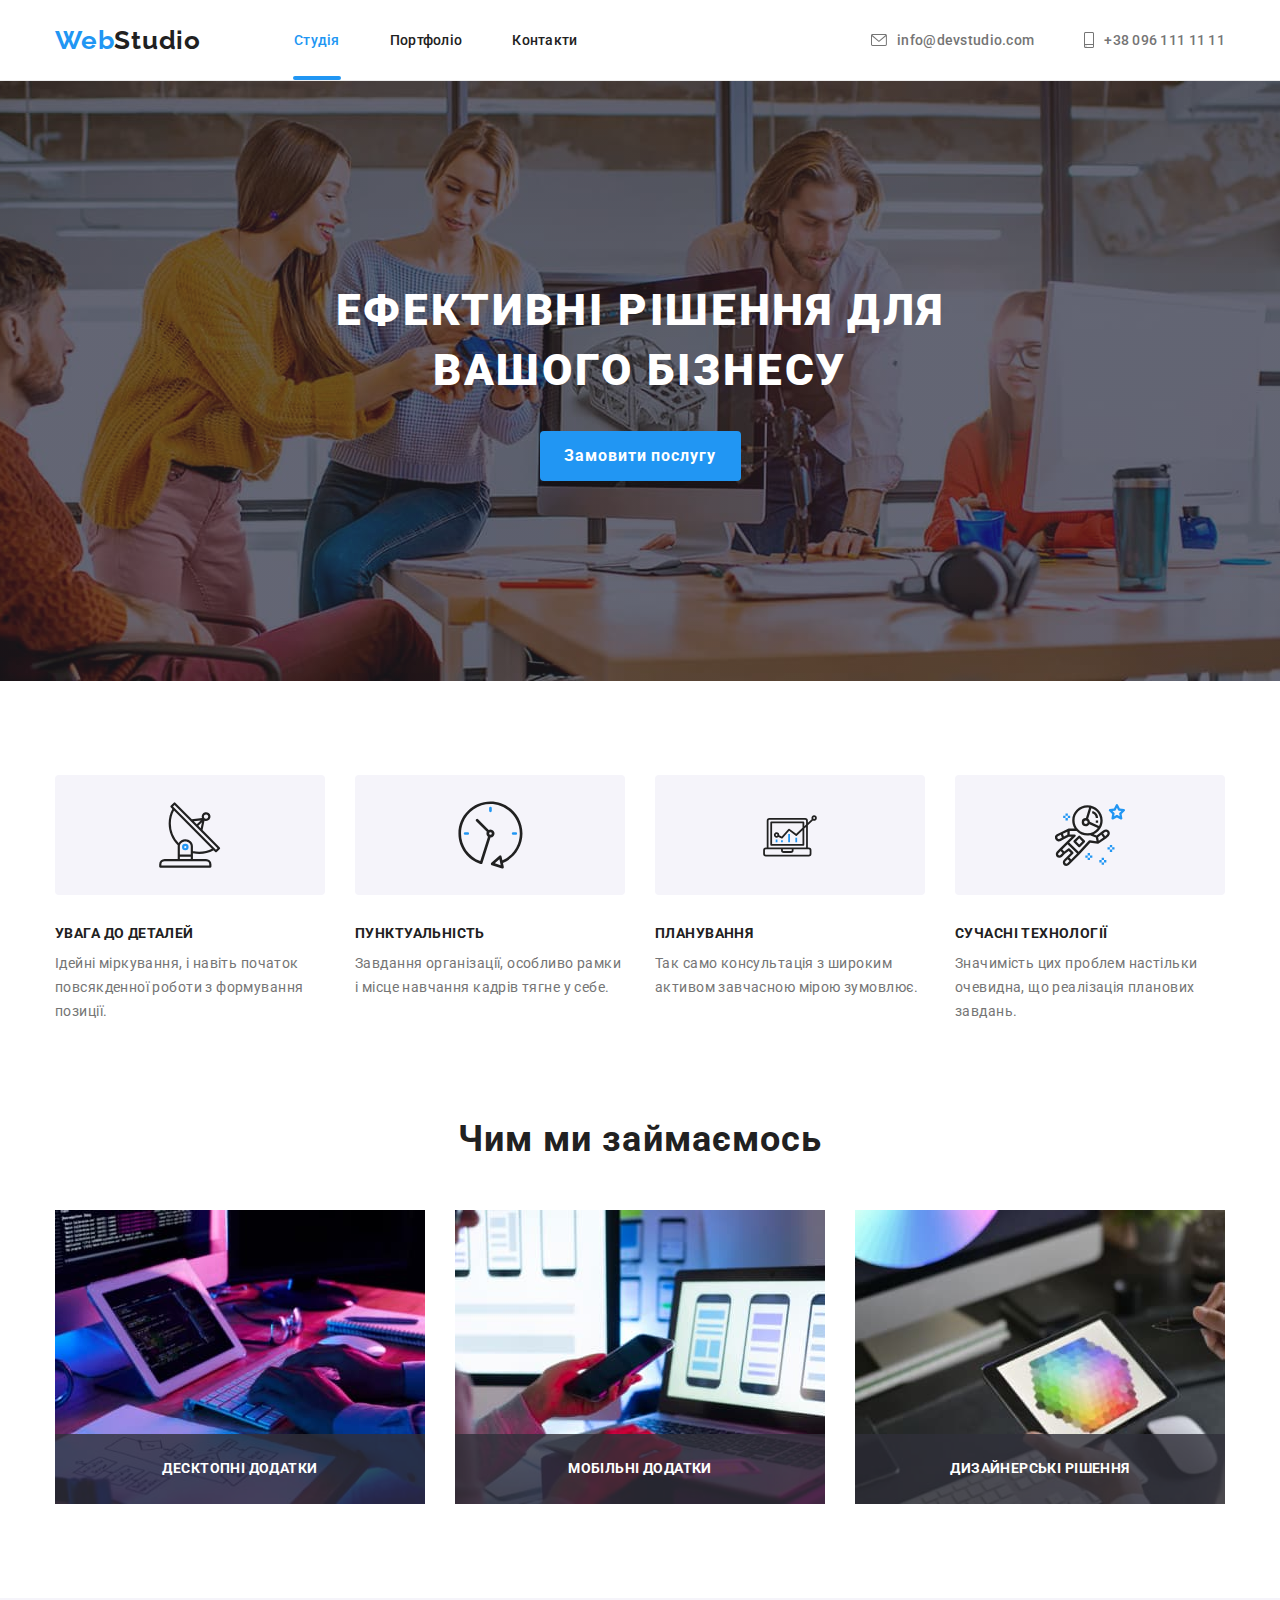
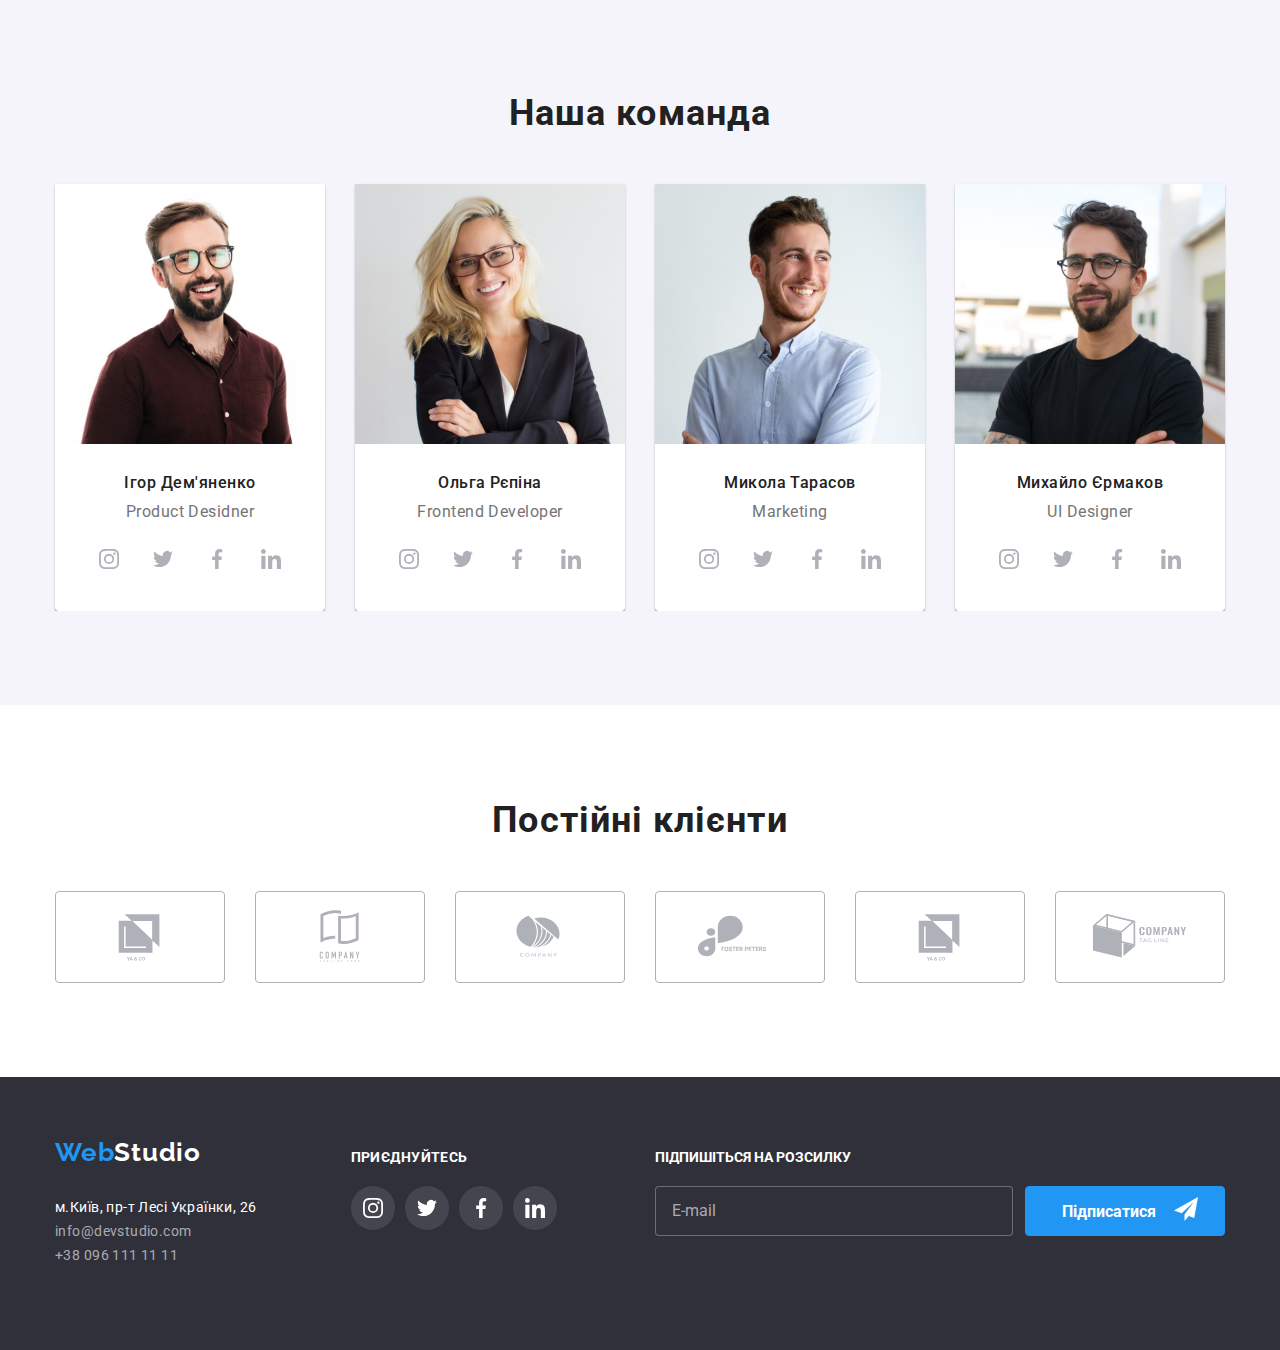
==== commit dc9a96da: "hw_08" ====
--- a/index.html
+++ b/index.html
@@ -248,21 +248,21 @@
                     <source 
                     srcset="
                     ./images/igor-demianenko-desk.jpg    1x,
-                    ./images/igor-demianenko-desk-2x.jpg 2x.jpg
+                    ./images/igor-demianenko-desk-2x.jpg 2x
                     "
                     media="(min-width: 1200px)"
                     />
                     <source 
                     srcset="
                     ./images/igor-demianenko-tab.jpg    1x,
-                    ./images/igor-demianenko-tab-2x.jpg 2x.jpg
+                    ./images/igor-demianenko-tab-2x.jpg 2x
                     "
                     media="(min-width: 768px)"
                     />
                     <source 
                     srcset="
                     ./images/igor-demianenko-mob.jpg    1x,
-                    ./images/igor-demianenko-mob-2x.jpg 2x.jpg
+                    ./images/igor-demianenko-mob-2x.jpg 2x
                     "
                     media="(min-width: 320px)"
                     />
@@ -310,21 +310,21 @@
                     <source 
                     srcset="
                     ./images/olga-repina-desk.jpg    1x,
-                    ./images/olga-repina-desk-2x.jpg 2x.jpg
+                    ./images/olga-repina-desk-2x.jpg 2x
                     "
                     media="(min-width: 1200px)"
                     />
                     <source 
                     srcset="
                     ./images/olga-repina-tab.jpg    1x,
-                    ./images/olga-repina-tab-2x.jpg 2x.jpg
+                    ./images/olga-repina-tab-2x.jpg 2x
                     "
                     media="(min-width: 768px)"
                     />
                     <source 
                     srcset="
                     ./images/olga-repina-mob.jpg    1x,
-                    ./images/olga-repina-mob-2x.jpg 2x.jpg
+                    ./images/olga-repina-mob-2x.jpg 2x
                     "
                     media="(min-width: 320px)"
                     />
@@ -373,21 +373,21 @@
                     <source 
                     srcset="
                     ./images/mykola-tarasov-desk.jpg    1x,
-                    ./images/mykola-tarasov-desk-2x.jpg 2x.jpg
+                    ./images/mykola-tarasov-desk-2x.jpg 2x
                     "
                     media="(min-width: 1200px)"
                     />
                     <source 
                     srcset="
                     ./images/mykola-tarasov-tab.jpg    1x,
-                    ./images/mykola-tarasov-tab-2x.jpg 2x.jpg
+                    ./images/mykola-tarasov-tab-2x.jpg 2x
                     "
                     media="(min-width: 768px)"
                     />
                     <source 
                     srcset="
                     ./images/mykola-tarasov-mob.jpg    1x,
-                    ./images/mykola-tarasov-mob-2x.jpg 2x.jpg
+                    ./images/mykola-tarasov-mob-2x.jpg 2x
                     "
                     media="(min-width: 320px)"
                     />
@@ -436,21 +436,21 @@
                     <source 
                     srcset="
                     ./images/mykhailo-yermakov-desk.jpg    1x,
-                    ./images/mykhailo-yermakov-desk-2x.jpg 2x.jpg
+                    ./images/mykhailo-yermakov-desk-2x.jpg 2x
                     "
                     media="(min-width: 1200px)"
                     />
                     <source 
                     srcset="
                     ./images/mykhailo-yermakov-tab.jpg    1x,
-                    ./images/mykhailo-yermakov-tab-2x.jpg 2x.jpg
+                    ./images/mykhailo-yermakov-tab-2x.jpg 2x
                     "
                     media="(min-width: 768px)"
                     />
                     <source 
                     srcset="
                     ./images/mykhailo-yermakov-mob.jpg    1x,
-                    ./images/mykhailo-yermakov-mob-2x.jpg 2x.jpg
+                    ./images/mykhailo-yermakov-mob-2x.jpg 2x
                     "
                     media="(min-width: 320px)"
                     />
--- a/css/main.min.css
+++ b/css/main.min.css
@@ -1 +1 @@
-body{font-family:"roboto",sans-serif;color:var(--primary-text-color);background-color:var(--white-second-section-color)}ul{list-style-type:none;padding:0;margin:0}a{text-decoration:none}img{display:block;width:100%;height:auto}:root{--primary-text-color: #212121;--text-color: #757575;--accent-color: #2196F3;--original-black-color: #000;--original-white-color: #fff;--primary-background-color: #2F303A;--white-background-color: #F5F4FA;--gray-color: rgba(255, 255, 255, 0.6);--white-second-section-color: #fff;--border-color: #EEEEEE;--link-color: #AFB1B8;--overlay-color: #c4c4c4;--menu-button-color: rgba(33, 33, 33, 1);--timing-function: cubic-bezier(0.4, 0, 0.2, 1);--gradient: linear-gradient( to right, rgba(47, 48, 58, 0.4), rgba(47, 48, 58, 0.4) )}.title{margin-top:0;margin-bottom:30px;font-size:28px;line-height:1.17;font-weight:700;letter-spacing:.03em;text-align:center;color:var(--primary-text-color)}@media screen and (min-width: 1200px){.title{margin-bottom:50px;font-size:36px;line-height:1.17;font-weight:700;letter-spacing:.03em}}.networks__list{display:flex;align-items:center;justify-content:center;gap:10px;margin-bottom:30px}.networks__item{width:44px;height:44px}.networks__link{width:100%;height:100%;border-radius:50%;display:flex;align-items:center;justify-content:center;color:var(--link-color);transition:background-color 250ms var(--timing-function),color 250ms var(--timing-function)}.networks__link:hover,.networks__link:focus{background:var(--accent-color);color:var(--original-white-color)}.networks__icon{display:block;fill:currentColor}.backdrop{position:fixed;top:0;width:100%;height:100%;background-color:rgba(0,0,0,.2);transition:opacity 350ms var(--timing-function),visibility 250ms var(--timing-function)}.backdrop .is__hidden .modal{transform:translate(-50%, -50%) scale(0)}.modal{position:absolute;top:50%;left:50%;transform:translate(-50%, -50%);width:95.6vw;height:auto;padding:40px;border-radius:4px;background-color:var(--original-white-color);transform:translate(-50%, -50%) scale(1);transition:color 350ms var(--timing-function)}@media screen and (min-width: 480px){.modal{width:460px;height:609px}}@media screen and (min-width: 1200px){.modal{width:528px;height:581px}}.modal__closed{position:absolute;top:8px;right:8px;display:flex;align-items:center;justify-content:center;width:30px;height:30px;background-color:rgba(0,0,0,0);border:1px solid rgba(0,0,0,.1);border-radius:50%;padding:0;cursor:pointer}.modal__text{font-size:20px;line-height:1.17;font-weight:700;letter-spacing:3%;text-align:center;margin-top:0;margin-bottom:12px}.modal__field{margin-bottom:10px}.modal__closed__icon:hover{fill:#2196f3}.is__hidden{opacity:0;visibility:0;pointer-events:none}.form{display:block}@media screen and (min-width: 480px){.modal-form{width:460px;height:609px}}@media screen and (min-width: 1200px){.modal-form{width:528px;height:581px}}::-webkit-input-placeholder{color:rgba(117,117,117,.5)}.textarea__text{width:100%;resize:none;height:120px;border:1px solid rgba(33,33,33,.2);border-radius:4px;padding:12px 16px}.textarea__label{font-size:12px;line-height:1.17;letter-spacing:1%;color:#757575}.textarea__label span{display:block;margin-bottom:4px}.checkbox{margin-top:20px;margin-bottom:30px;margin-left:14px}.checkbox__text{display:flex;align-items:center;margin:0;font-size:12px;line-height:1.17;letter-spacing:3%;font-size:2.5vw;color:#757575}@media screen and (min-width: 480px){.checkbox__text{font-size:12px;line-height:1.17;letter-spacing:3%}}@media screen and (min-width: 1200px){.checkbox__text{font-size:12px;line-height:1.71;letter-spacing:3%}}.checkbox__icon{content:"";display:inline-block;width:16px;height:15px;margin-right:7px;border:2px solid #212121;border-radius:2px}.checkbox__input{-webkit-appearance:none;-moz-appearance:none;appearance:none;position:absolute}.checkbox__input:checked+.checkbox__icon{background-color:#2196f3;border-color:#2196f3;background-image:url(../images/icon\ check.svg);background-size:contain;background-origin:border-box}.input__wrap{position:relative}.modal__input{width:100%;height:40px;border:1px solid rgba(33,33,33,.2);border-radius:4px;padding-left:42px;padding-bottom:11px;padding-top:11px;outline:rgba(0,0,0,0);cursor:pointer;transition:border-color 250ms var(--timing-function)}.modal__input:focus{border-color:#2196f3}.modal__input:focus+.modal__input__icon{fill:#2196f3}.modal__input__icon{position:absolute;left:12px;top:50%;transform:translateY(-50%)}.input__label{font-size:12px;line-height:1.17;letter-spacing:1%;color:#757575}.input__label span{display:block;margin-bottom:4px}.modal__button{width:200px;height:50px;background-color:#2196f3;box-shadow:0px 4px 4px rgba(0,0,0,.15);outline:rgba(0,0,0,0);border:1px solid #2196f3;border-radius:4px;padding:10px 52px;font-size:16px;line-height:1.86;font-weight:700;letter-spacing:.06em;font-style:normal;color:var(--original-white-color);cursor:pointer;transition:background-color 250ms var(--timing-function)}@media screen and (min-width: 320px){.modal__button{margin-left:13vw}}@media screen and (min-width: 480px){.modal__button{margin-left:86px}}@media screen and (min-width: 1200px){.modal__button{margin-left:125px}}.modal__button:hover,.modal__button:focus{background-color:#188ce8}.agree__link{margin:0;padding-left:5px;font-size:12px;line-height:1.17;letter-spacing:3%;font-size:2.5vw;color:#2196f3;text-decoration:underline}@media screen and (min-width: 480px){.agree__link{font-size:12px;line-height:1.17;letter-spacing:3%}}@media screen and (min-width: 1200px){.agree__link{font-size:12px;line-height:1.71;letter-spacing:3%}}.logo{font-family:"raleway";font-size:24px;line-height:1.17;font-weight:700;letter-spacing:.03em;color:var(--menu-button-color)}@media screen and (min-width: 1200px){.logo{font-size:26px;line-height:1.17;font-weight:700;letter-spacing:.03em}}.web{font-family:"raleway";font-size:24px;line-height:1.11;font-weight:700;letter-spacing:.03em;color:var(--accent-color)}@media screen and (min-width: 1200px){.web{font-size:26px;line-height:1.17;font-weight:700;letter-spacing:.03em}}.container{max-width:100%;padding-left:15px;padding-right:15px;margin:0 auto}@media screen and (min-width: 480px){.container{max-width:480px}}@media screen and (min-width: 768px){.container{max-width:768px}}@media screen and (min-width: 1200px){.container{max-width:1200px}}.btn{display:inline-block;border-radius:4px;padding:10px 24px;width:201px;border:1px rgba(0,0,0,0);margin-left:auto;margin-right:auto;font-family:"roboto";font-size:16px;line-height:1.86;font-weight:700;letter-spacing:.06em;text-align:center;cursor:pointer;color:var(--original-white-color);background-color:var(--accent-color);transition:background-color 250ms var(--timing-function)}.btn:hover,.btn:focus{background-color:#188ce8}.trade{margin-top:0;margin-bottom:0;padding-bottom:94px;padding-top:94px}@media screen and (max-width: 1199px){.trade{display:none}}.trade__list{display:flex}.trade__wrap{position:relative;height:70px;width:100%;top:-70px}.trade__text{position:absolute;left:0;margin:0;width:100%;height:70px;padding-top:27px;background-color:rgba(47,48,58,.8);font-size:14px;line-height:1.14;font-weight:700;letter-spacing:.03em;text-align:center;text-transform:uppercase;color:var(--original-white-color)}.trade__item:not(:last-child){margin-right:30px}.team{margin-top:0;margin-bottom:0;padding-bottom:60px;padding-top:60px;background-color:var(--white-background-color)}@media screen and (min-width: 1200px){.team{padding-bottom:94px;padding-top:94px}}.team .team__list{background-color:var(--white-background-color)}.team__item{box-shadow:0px 1px 3px rgba(0,0,0,.12),0px 1px 1px rgba(0,0,0,.14),0px 2px 1px rgba(0,0,0,.2);border-radius:0px 0px 4px 4px;background-color:var(--original-white-color)}@media screen and (min-width: 768px){.team__item{width:calc((100% - 30px)/2)}}@media screen and (min-width: 1200px){.team__item{width:calc((100% - 90px)/4)}}.team__title{margin-top:30px;margin-bottom:10px;font-size:16px;line-height:1.17;font-weight:500;letter-spacing:.03em;text-align:center;color:var(--primary-text-color)}.team__text{margin-top:0;margin-bottom:16px;font-size:16px;line-height:1.17;letter-spacing:.03em;text-align:center;color:var(--text-color)}.team__list{display:flex;flex-wrap:wrap;gap:30px}.hero{margin-top:0;margin-bottom:0;padding:118px 0;text-align:center}@media screen and (min-width: 1200px){.hero{padding:200px 0}}.hero__title{max-width:360px;margin:0 auto 30px;font-size:26px;line-height:1.62;font-weight:900;letter-spacing:.06em;text-align:center;text-transform:uppercase;color:var(--original-white-color)}@media screen and (min-width: 1200px){.hero__title{max-width:696px;font-size:44px;line-height:1.36;font-weight:900;letter-spacing:.06em}}.overlay{max-width:1600px;height:400px;margin-left:auto;margin-right:auto;background-image:linear-gradient(to right, rgba(47, 48, 58, 0.4), rgba(47, 48, 58, 0.4)),url(../images/hero-mob.jpg);background-repeat:no-repeat;background-position:center;background-size:cover;background-color:var(--overlay-color)}@media(min-device-pixel-ratio: 2),(-webkit-min-device-pixel-ratio: 2),(min-resolution: 192dpi),(min-resolution: 2dppx){.overlay{background-image:var(--gradient),url(../images/hero-mob-2x.jpg)}}@media screen and (min-width: 481px){.overlay{max-width:768px;height:400px;background-image:var(--gradient),url(../images/hero-tab.jpg)}}@media screen and (min-width: 481px)and (min-device-pixel-ratio: 2),screen and (min-width: 481px)and (-webkit-min-device-pixel-ratio: 2),screen and (min-width: 481px)and (min-resolution: 192dpi),screen and (min-width: 481px)and (min-resolution: 2dppx){.overlay{background-image:var(--gradient),url(../images/hero-tab-2x.jpg)}}@media screen and (min-width: 1200px){.overlay{max-width:1600px;height:600px;background-image:var(--gradient),url(../images/hero-desk.jpg)}}@media screen and (min-width: 1200px)and (min-device-pixel-ratio: 2),screen and (min-width: 1200px)and (-webkit-min-device-pixel-ratio: 2),screen and (min-width: 1200px)and (min-resolution: 192dpi),screen and (min-width: 1200px)and (min-resolution: 2dppx){.overlay{background-image:var(--gradient),url(../images/hero-desk-2x.jpg)}}.portfolio{margin-top:0;margin-bottom:0;padding:60px 0;background-color:var(--white-second-section-color)}@media screen and (min-width: 1200px){.portfolio{padding:94px 0}}.portfolio__link{transition:color 250ms var(--timing-function),box-shadow 250ms var(--timing-function)}.portfolio__list{display:flex;flex-wrap:wrap;gap:30px}.portfolio__list .button__item{width:calc((100% - 60px)/3)}.technocrat__thumb{position:relative;overflow:hidden}.technocrat__text{position:absolute;top:0px;left:0;padding:63px 24px;margin:0;background-color:rgba(33,150,243,.9);height:100%;font-size:18px;line-height:1.55;letter-spacing:.03em;color:#fff;transform:translateY(100%);transition:transform 250ms var(--timing-function)}.portfolio__item:hover .technocrat__text{transform:translateY(0)}.portfolio__item{width:100%}@media screen and (min-width: 768px){.portfolio__item{width:calc((100% - 30px)/2)}}@media screen and (min-width: 1200px){.portfolio__item{width:calc((100% - 60px)/3)}}.portfolio__item__container{padding:20px 24px;border:1px solid var(--border-color);border-top:none}.portfolio__item__title{margin:0;font-size:18px;line-height:2;font-weight:700;letter-spacing:.06em;color:var(--primary-text-color)}.portfolio__item__text{margin:0;font-size:16px;line-height:1.86;letter-spacing:.03em;color:var(--text-color)}.portfolio__item:hover,.portfolio__item:focus{display:block;box-shadow:0px 1px 1px rgba(0,0,0,.12),0px 4px 4px rgba(0,0,0,.06),1px 4px 6px rgba(0,0,0,.16)}.header{background-color:var(--original-white-color);border-bottom:1px solid #ececec}.header__box{display:flex;align-items:center}.menu{display:flex;align-items:center;margin-left:93px}.menu__item:not(:last-child){margin-right:50px}@media screen and (max-width: 767px){.menu{display:none}}.menu__open{margin-left:auto;margin-top:auto;margin-bottom:auto;width:40px;height:40px;background-color:rgba(0,0,0,0);border:none}@media screen and (min-width: 768px){.menu__open{display:none}}.menu__close{margin-left:auto;width:40px;height:40px;background-color:rgba(0,0,0,0);border:none}.icon__menu__open{fill:var(--menu-button-color)}.icon__menu__close{fill:var(--menu-button-color)}.mob__menu{top:0;position:fixed;width:100vw;height:100vh;min-height:600px;padding-bottom:48px;padding-left:40px;z-index:1;background-color:#fff}@media screen and (min-width: 768px){.mob__menu{display:none}}.mob__menu__link{position:relative;display:block;font-size:40px;line-height:1.17;font-weight:500;letter-spacing:.02em;color:var(--menu-button-color);transition:color 250ms var(--timing-function)}@media screen and (max-width: 479px){.mob__menu__link{font-size:8.33vw}}.mob__menu__link:hover,.mob__menu__link:focus{color:var(--accent-color)}.mob__menu__list{position:absolute;top:48px}.mob__menu__item:not(:last-child){margin-bottom:32px}.mob__menu__link__tel{position:relative;display:block;padding:32 0;font-size:34px;line-height:1.17;font-weight:500;letter-spacing:.02em;color:var(--accent-color)}@media screen and (max-width: 479px){.mob__menu__link__tel{font-size:7.5vw}}.mob__menu__link__mail{position:relative;display:block;padding:32 0;font-size:24px;line-height:1.17;font-weight:500;letter-spacing:.02em;color:var(--text-color)}@media screen and (max-width: 479px){.mob__menu__link__mail{font-size:5vw}}.container{height:100%;display:flex;flex-direction:column;justify-content:space-between;overflow:auto}.mob__contact__list{margin-bottom:64px}.mob__contact__item:not(:last-child){margin-bottom:32px}.mob-soc{display:flex;flex-wrap:wrap;gap:20px}.mob-soc__link{position:relative;display:block;padding:32 0;padding-right:10px;font-size:18px;line-height:1.22;font-weight:500;letter-spacing:.02em;color:var(--accent-color)}.mob-soc__item:not(:last-child){border-right:1px solid rgba(33,33,33,.2)}.navigation{display:flex}.navigation__logo{padding:25px 0 24px}@media screen and (min-width: 768px){.menu{margin-left:88px}}@media screen and (min-width: 768px){.menu{margin-left:93px}}.menu__link{position:relative;display:block;padding:32px 0;font-size:14px;line-height:1.17;font-weight:500;letter-spacing:.02em;color:var(--primary-text-color);transition:color 250ms var(--timing-function)}.menu__link:hover,.menu__link:focus{color:var(--accent-color)}@media screen and (max-width: 767px){.menu__link:hover,.menu__link:focus{display:none}}.menu__link.studio{color:var(--accent-color)}.menu__link.studio::after{content:"";position:absolute;left:-1.5px;top:76px;display:block;width:48px;height:4px;background-color:var(--accent-color);border-radius:2px}.menu__link.portfolio{color:var(--accent-color)}.menu__link.portfolio::after{content:"";position:absolute;left:-3px;top:76px;display:block;width:78px;height:4px;background-color:var(--accent-color);border-radius:2px}.contacts{margin-left:auto}@media screen and (min-width: 1200px){.contacts{display:flex}}@media screen and (max-width: 1199px){.contacts .contacts__item:not(:last-child){margin-bottom:10px}}@media screen and (min-width: 1200px){.contacts__item:not(:last-child){margin-right:50px}}@media screen and (max-width: 767px){.contacts{display:none}}.contacts__link{display:flex;align-items:center;font-size:12px;line-height:1.17;font-weight:500;letter-spacing:.02em;color:var(--text-color);transition:color 250ms var(--timing-function)}@media screen and (min-width: 1200px){.contacts__link{font-size:14px;line-height:1.17;font-weight:500;letter-spacing:.02em}}.contacts__link:hover,.contacts__link:focus{color:var(--accent-color)}.evenlope{fill:currentColor;margin-right:10px}.smartphone{fill:currentColor;margin-right:10px}.footer{padding:60px 0;background-color:var(--primary-background-color)}@media screen and (min-width: 1200px){.footer .footer__container{display:flex;flex-direction:row}}.logo__footer{display:block;margin-bottom:28px;color:var(--original-white-color)}@media screen and (max-width: 1199px){.address{display:flex;justify-content:center;align-items:center;flex-direction:column;margin-bottom:60px}}@media screen and (min-width: 1200px){.address{display:flex;flex-direction:column;margin-right:94px}}@media screen and (max-width: 1199px){.address__list{display:flex;align-items:center;flex-direction:column}}.address__link{display:inline-block;font-size:14px;line-height:1.71;letter-spacing:.03em;color:var(--original-white-color);background-color:var(--primary-background-color)}.address__links{display:inline-block;font-size:14px;line-height:1.71;letter-spacing:.03em;font-style:normal;color:var(--gray-color);background-color:var(--primary-background-color)}@media screen and (min-width: 768px)and (max-width: 1199px){.footer__wraper{display:flex;justify-content:center;margin-bottom:60px}.address{margin-bottom:0}.join{margin-left:165px}}@media screen and (min-width: 1200px){.footer__wraper{display:flex;justify-content:start}.address{margin-top:0;margin-bottom:0}.join{margin-top:12px}}.address-item:not(:last-child){margin-bottom:12px}.networks__link__footer{background:rgba(255,255,255,.1)}.networks__footer{display:flex;justify-content:center;gap:10px;margin-bottom:60px}.networks__icon__footer{fill:#fff}.join__title{font-size:14px;line-height:1.17;font-weight:700;letter-spacing:.03em;text-align:center;color:var(--original-white-color);text-transform:uppercase;margin-top:0;margin-bottom:20px}@media screen and (min-width: 1200px){.join__title{text-align:start}}.clients{margin-top:0;margin-bottom:0;padding-bottom:60px;padding-top:60px;background-color:var(--original-white-color)}@media screen and (min-width: 1200px){.clients{padding-bottom:94px;padding-top:94px}}.clients__list{gap:30px}@media screen and (min-width: 320px){.clients__list{display:flex;flex-wrap:wrap}}.clients__item{width:calc((100% - 30px)/2);height:92px}@media screen and (min-width: 768px){.clients__item{width:calc((100% - 60px)/3)}}@media screen and (min-width: 1200px){.clients__item{width:calc((100% - 150px)/6)}}.clients__icon{fill:currentColor}.clients__link{display:flex;align-items:center;justify-content:center;width:100%;height:100%;border:1px solid var(--link-color);border-radius:4px;color:var(--link-color);transition:color 250ms var(--timing-function),border-color 250ms var(--timing-function)}.clients__link:hover,.clients__link:focus{color:var(--accent-color);border:1px solid var(--accent-color)}.portfolio__button{display:inline-block;border-radius:4px;padding:6px 22px;min-width:73px;border:1px var(--border-color);font-size:16px;line-height:1.63;font-weight:500;letter-spacing:.03em;font-family:"roboto";text-align:center;cursor:pointer;color:var(--primary-text-color);background-color:var(--white-background-color);transition:background-color 250ms var(--timing-function),color 250ms var(--timing-function),box-shadow 250ms var(--timing-function)}.portfolio__button:hover,.portfolio__button:focus{color:var(--original-white-color);background-color:var(--accent-color)}.portfolio__button:hover,.portfolio__button:focus{display:block;box-shadow:0px 2px 2px 0px rgba(0,0,0,.12),0px 1px 2px 0px rgba(0,0,0,.08),0px 3px 1px 0px rgba(0,0,0,.1)}.button__list{display:flex;justify-content:center;margin-top:0}@media screen and (max-width: 767px){.button__list{margin-bottom:40px;width:360px;flex-wrap:wrap;row-gap:15px;justify-content:start}}@media screen and (min-width: 768px){.button__list{margin-bottom:30px}}@media screen and (min-width: 1200px){.button__list{margin-bottom:50px}}.button__list .button__item:not(:last-child){margin-right:8px}.benefits{margin-top:0;margin-bottom:0;padding-top:60px}@media screen and (min-width: 1200px){.benefits{padding-top:94px}}@media screen and (max-width: 1199px){.benefits{padding-bottom:60px}}.benefits__list{display:flex;flex-wrap:wrap;gap:30px}.benefits__list .benefits__item{width:100%}@media screen and (min-width: 768px){.benefits__list .benefits__item{width:calc((100% - 30px)/2)}}@media screen and (min-width: 1200px){.benefits__list .benefits__item{width:calc((100% - 90px)/4)}}.benefits__title{margin-top:0;margin-bottom:10px;text-align:center;font-size:14px;line-height:1.17;font-weight:700;letter-spacing:.03em;text-transform:uppercase;color:var(--primary-text-color)}@media screen and (min-width: 768px){.benefits__title{text-align:start}}.benefits__text{margin-top:0;margin-bottom:0;font-size:14px;line-height:1.71;letter-spacing:.03em;color:var(--text-color)}.benefits__wrap{display:flex;justify-content:center;align-items:center;width:100%;height:120px;margin-bottom:30px;background-color:var(--white-background-color);border-radius:4px}.visually-hidden{position:absolute;white-space:nowrap;width:1px;height:1px;overflow:hidden;border:0;padding:0;clip:rect(0 0 0 0);-webkit-clip-path:inset(50%);clip-path:inset(50%);margin:-1px}@media screen and (min-width: 1200px){.subscription{display:flex;flex-direction:column;width:570px;margin-top:12px}}.subscription__title{margin:0;margin-bottom:20px;text-transform:uppercase;font-size:14px;line-height:1.17;font-weight:700;letter-spacing:3%;color:var(--original-white-color)}@media screen and (max-width: 1199px){.subscription__title{text-align:center}}.subscription__input{display:block;cursor:pointer;margin-bottom:20px;width:100%;height:50px;border:1px solid rgba(255,255,255,.3);border-radius:4px;padding:15px 16px;background-color:#2f303a;outline:rgba(0,0,0,0)}@media screen and (min-width: 768px){.subscription__input{width:450px;margin-left:auto;margin-right:auto}}@media screen and (min-width: 1200px){.subscription__input{margin-right:12px;width:358px}}@media screen and (min-width: 1200px){.subscription__form{display:flex}.subscription .subscription__input{margin-right:12px}}.footer__button{display:block;width:200px;height:50px;padding-top:10px;padding-bottom:10px;padding-left:28px;margin-left:auto;margin-right:auto;border-radius:4px;border:1px solid #2196f3;background-color:#2196f3}@media screen and (min-width: 1200px){.footer__button{margin:0}}.footer__button__text{width:110px;height:30px;margin:0;display:inline-block;font-style:normal;font-weight:700;font-size:16px;line-height:1.86;color:var(--original-white-color)}.footer__button__container{display:flex;gap:10px;cursor:pointer}.subscription__input::-moz-placeholder{font-size:16px;line-height:1.25;font-weight:400;letter-spacing:3%;color:rgba(255,255,255,.6)}.subscription__input:-ms-input-placeholder{font-size:16px;line-height:1.25;font-weight:400;letter-spacing:3%;color:rgba(255,255,255,.6)}.subscription__input::placeholder{font-size:16px;line-height:1.25;font-weight:400;letter-spacing:3%;color:rgba(255,255,255,.6)}/*# sourceMappingURL=main.min.css.map */+body{font-family:"roboto",sans-serif;color:var(--primary-text-color);background-color:var(--white-second-section-color)}ul{list-style-type:none;padding:0;margin:0}a{text-decoration:none}img{display:block;width:100%;height:auto}:root{--primary-text-color: #212121;--text-color: #757575;--accent-color: #2196F3;--original-black-color: #000;--original-white-color: #fff;--primary-background-color: #2F303A;--white-background-color: #F5F4FA;--gray-color: rgba(255, 255, 255, 0.6);--white-second-section-color: #fff;--border-color: #EEEEEE;--link-color: #AFB1B8;--overlay-color: #c4c4c4;--menu-button-color: rgba(33, 33, 33, 1);--timing-function: cubic-bezier(0.4, 0, 0.2, 1);--gradient: linear-gradient( to right, rgba(47, 48, 58, 0.4), rgba(47, 48, 58, 0.4) )}.title{margin-top:0;margin-bottom:30px;font-size:28px;line-height:1.17;font-weight:700;letter-spacing:.03em;text-align:center;color:var(--primary-text-color)}@media screen and (min-width: 1200px){.title{margin-bottom:50px;font-size:36px;line-height:1.17;font-weight:700;letter-spacing:.03em}}.networks__list{display:flex;align-items:center;justify-content:center;gap:10px;margin-bottom:30px}.networks__item{width:44px;height:44px}.networks__link{width:100%;height:100%;border-radius:50%;display:flex;align-items:center;justify-content:center;color:var(--link-color);transition:background-color 250ms var(--timing-function),color 250ms var(--timing-function)}.networks__link:hover,.networks__link:focus{background:var(--accent-color);color:var(--original-white-color)}.networks__icon{display:block;fill:currentColor}.backdrop{position:fixed;top:0;width:100%;height:100%;background-color:rgba(0,0,0,.2);transition:opacity 350ms var(--timing-function),visibility 250ms var(--timing-function)}.backdrop .is__hidden .modal{transform:translate(-50%, -50%) scale(0)}.modal{position:absolute;top:50%;left:50%;transform:translate(-50%, -50%);width:95.6vw;height:auto;padding:40px;border-radius:4px;background-color:var(--original-white-color);transform:translate(-50%, -50%) scale(1);transition:color 350ms var(--timing-function)}@media screen and (min-width: 480px){.modal{width:460px;height:609px}}@media screen and (min-width: 1200px){.modal{width:528px;height:581px}}.modal__closed{position:absolute;top:8px;right:8px;display:flex;align-items:center;justify-content:center;width:30px;height:30px;background-color:rgba(0,0,0,0);border:1px solid rgba(0,0,0,.1);border-radius:50%;padding:0;cursor:pointer}.modal__text{font-size:20px;line-height:1.17;font-weight:700;letter-spacing:3%;text-align:center;margin-top:0;margin-bottom:12px}.modal__field{margin-bottom:10px}.modal__closed__icon:hover{fill:#2196f3}.is__hidden{opacity:0;visibility:0;pointer-events:none}.form{display:block}@media screen and (min-width: 480px){.modal-form{width:460px;height:609px}}@media screen and (min-width: 1200px){.modal-form{width:528px;height:581px}}::-webkit-input-placeholder{color:rgba(117,117,117,.5)}.textarea__text{width:100%;resize:none;height:120px;border:1px solid rgba(33,33,33,.2);border-radius:4px;padding:12px 16px}.textarea__label{font-size:12px;line-height:1.17;letter-spacing:1%;color:#757575}.textarea__label span{display:block;margin-bottom:4px}.checkbox{margin-top:20px;margin-bottom:30px;margin-left:14px}.checkbox__text{display:flex;align-items:center;margin:0;font-size:12px;line-height:1.17;letter-spacing:3%;font-size:2.5vw;color:#757575}@media screen and (min-width: 480px){.checkbox__text{font-size:12px;line-height:1.17;letter-spacing:3%}}@media screen and (min-width: 1200px){.checkbox__text{font-size:12px;line-height:1.71;letter-spacing:3%}}.checkbox__icon{content:"";display:inline-block;width:16px;height:15px;margin-right:7px;border:2px solid #212121;border-radius:2px}.checkbox__input{-webkit-appearance:none;-moz-appearance:none;appearance:none;position:absolute}.checkbox__input:checked+.checkbox__icon{background-color:#2196f3;border-color:#2196f3;background-image:url(../images/icon\ check.svg);background-size:contain;background-origin:border-box}.input__wrap{position:relative}.modal__input{width:100%;height:40px;border:1px solid rgba(33,33,33,.2);border-radius:4px;padding-left:42px;padding-bottom:11px;padding-top:11px;outline:rgba(0,0,0,0);cursor:pointer;transition:border-color 250ms var(--timing-function)}.modal__input:focus{border-color:#2196f3}.modal__input:focus+.modal__input__icon{fill:#2196f3}.modal__input__icon{position:absolute;left:12px;top:50%;transform:translateY(-50%)}.input__label{font-size:12px;line-height:1.17;letter-spacing:1%;color:#757575}.input__label span{display:block;margin-bottom:4px}.modal__button{width:200px;height:50px;background-color:#2196f3;box-shadow:0px 4px 4px rgba(0,0,0,.15);outline:rgba(0,0,0,0);border:1px solid #2196f3;border-radius:4px;padding:10px 52px;font-size:16px;line-height:1.86;font-weight:700;letter-spacing:.06em;font-style:normal;color:var(--original-white-color);cursor:pointer;transition:background-color 250ms var(--timing-function)}@media screen and (min-width: 320px){.modal__button{margin-left:13vw}}@media screen and (min-width: 480px){.modal__button{margin-left:86px}}@media screen and (min-width: 1200px){.modal__button{margin-left:125px}}.modal__button:hover,.modal__button:focus{background-color:#188ce8}.agree__link{margin:0;padding-left:5px;font-size:12px;line-height:1.17;letter-spacing:3%;font-size:2.5vw;color:#2196f3;text-decoration:underline}@media screen and (min-width: 480px){.agree__link{font-size:12px;line-height:1.17;letter-spacing:3%}}@media screen and (min-width: 1200px){.agree__link{font-size:12px;line-height:1.71;letter-spacing:3%}}.logo{font-family:"raleway";font-size:24px;line-height:1.17;font-weight:700;letter-spacing:.03em;color:var(--menu-button-color)}@media screen and (min-width: 1200px){.logo{font-size:26px;line-height:1.17;font-weight:700;letter-spacing:.03em}}.web{font-family:"raleway";font-size:24px;line-height:1.11;font-weight:700;letter-spacing:.03em;color:var(--accent-color)}@media screen and (min-width: 1200px){.web{font-size:26px;line-height:1.17;font-weight:700;letter-spacing:.03em}}.container{max-width:100%;padding-left:15px;padding-right:15px;margin:0 auto}@media screen and (min-width: 480px){.container{max-width:480px}}@media screen and (min-width: 768px){.container{max-width:768px}}@media screen and (min-width: 1200px){.container{max-width:1200px}}.btn{display:inline-block;border-radius:4px;padding:10px 24px;width:201px;border:1px rgba(0,0,0,0);margin-left:auto;margin-right:auto;font-family:"roboto";font-size:16px;line-height:1.86;font-weight:700;letter-spacing:.06em;text-align:center;cursor:pointer;color:var(--original-white-color);background-color:var(--accent-color);transition:background-color 250ms var(--timing-function)}.btn:hover,.btn:focus{background-color:#188ce8}.trade{margin-top:0;margin-bottom:0;padding-bottom:94px;padding-top:94px}@media screen and (max-width: 1199px){.trade{display:none}}.trade__list{display:flex}.trade__wrap{position:relative;margin:0;height:70px;width:100%;top:-70px}.trade__text{position:absolute;left:0;margin:0;width:100%;height:70px;padding-top:27px;background-color:rgba(47,48,58,.8);font-size:14px;line-height:1.14;font-weight:700;letter-spacing:.03em;text-align:center;text-transform:uppercase;color:var(--original-white-color)}.trade__item{display:block;height:294px}.trade__item:not(:last-child){margin-right:30px}.team{margin-top:0;margin-bottom:0;padding-bottom:60px;padding-top:60px;background-color:var(--white-background-color)}@media screen and (min-width: 1200px){.team{padding-bottom:94px;padding-top:94px}}.team .team__list{background-color:var(--white-background-color)}.team__item{box-shadow:0px 1px 3px rgba(0,0,0,.12),0px 1px 1px rgba(0,0,0,.14),0px 2px 1px rgba(0,0,0,.2);border-radius:0px 0px 4px 4px;background-color:var(--original-white-color)}@media screen and (min-width: 768px){.team__item{width:calc((100% - 30px)/2)}}@media screen and (min-width: 1200px){.team__item{width:calc((100% - 90px)/4)}}.team__title{margin-top:30px;margin-bottom:10px;font-size:16px;line-height:1.17;font-weight:500;letter-spacing:.03em;text-align:center;color:var(--primary-text-color)}.team__text{margin-top:0;margin-bottom:16px;font-size:16px;line-height:1.17;letter-spacing:.03em;text-align:center;color:var(--text-color)}.team__list{display:flex;flex-wrap:wrap;gap:30px}.hero{margin-top:0;margin-bottom:0;padding:118px 0;text-align:center}@media screen and (min-width: 1200px){.hero{padding:200px 0}}.hero__title{max-width:360px;margin:0 auto 30px;font-size:26px;line-height:1.62;font-weight:900;letter-spacing:.06em;text-align:center;text-transform:uppercase;color:var(--original-white-color)}@media screen and (min-width: 1200px){.hero__title{max-width:696px;font-size:44px;line-height:1.36;font-weight:900;letter-spacing:.06em}}.overlay{max-width:1600px;height:400px;margin-left:auto;margin-right:auto;background-image:linear-gradient(to right, rgba(47, 48, 58, 0.4), rgba(47, 48, 58, 0.4)),url(../images/hero-mob.jpg);background-repeat:no-repeat;background-position:center;background-size:cover;background-color:var(--overlay-color)}@media(min-device-pixel-ratio: 2),(-webkit-min-device-pixel-ratio: 2),(min-resolution: 192dpi),(min-resolution: 2dppx){.overlay{background-image:var(--gradient),url(../images/hero-mob-2x.jpg)}}@media screen and (min-width: 481px){.overlay{max-width:768px;height:400px;background-image:var(--gradient),url(../images/hero-tab.jpg)}}@media screen and (min-width: 481px)and (min-device-pixel-ratio: 2),screen and (min-width: 481px)and (-webkit-min-device-pixel-ratio: 2),screen and (min-width: 481px)and (min-resolution: 192dpi),screen and (min-width: 481px)and (min-resolution: 2dppx){.overlay{background-image:var(--gradient),url(../images/hero-tab-2x.jpg)}}@media screen and (min-width: 1200px){.overlay{max-width:1600px;height:600px;background-image:var(--gradient),url(../images/hero-desk.jpg)}}@media screen and (min-width: 1200px)and (min-device-pixel-ratio: 2),screen and (min-width: 1200px)and (-webkit-min-device-pixel-ratio: 2),screen and (min-width: 1200px)and (min-resolution: 192dpi),screen and (min-width: 1200px)and (min-resolution: 2dppx){.overlay{background-image:var(--gradient),url(../images/hero-desk-2x.jpg)}}.portfolio{margin-top:0;margin-bottom:0;padding:60px 0;background-color:var(--white-second-section-color)}@media screen and (min-width: 1200px){.portfolio{padding:94px 0}}.portfolio__link{transition:color 250ms var(--timing-function),box-shadow 250ms var(--timing-function)}.portfolio__list{display:flex;flex-wrap:wrap;gap:30px}.portfolio__list .button__item{width:calc((100% - 60px)/3)}.technocrat__thumb{position:relative;overflow:hidden}.technocrat__text{position:absolute;top:0px;left:0;padding:63px 24px;margin:0;background-color:rgba(33,150,243,.9);height:100%;font-size:18px;line-height:1.55;letter-spacing:.03em;color:#fff;transform:translateY(100%);transition:transform 250ms var(--timing-function)}.portfolio__item:hover .technocrat__text{transform:translateY(0)}.portfolio__item{width:100%}@media screen and (min-width: 768px){.portfolio__item{width:calc((100% - 30px)/2)}}@media screen and (min-width: 1200px){.portfolio__item{width:calc((100% - 60px)/3)}}.portfolio__item__container{padding:20px 24px;border:1px solid var(--border-color);border-top:none}.portfolio__item__title{margin:0;font-size:18px;line-height:2;font-weight:700;letter-spacing:.06em;color:var(--primary-text-color)}.portfolio__item__text{margin:0;font-size:16px;line-height:1.86;letter-spacing:.03em;color:var(--text-color)}.portfolio__item:hover,.portfolio__item:focus{display:block;box-shadow:0px 1px 1px rgba(0,0,0,.12),0px 4px 4px rgba(0,0,0,.06),1px 4px 6px rgba(0,0,0,.16)}.header{background-color:var(--original-white-color);border-bottom:1px solid #ececec}.header__box{display:flex;align-items:center}.menu{display:flex;align-items:center;margin-left:93px}.menu__item:not(:last-child){margin-right:50px}@media screen and (max-width: 767px){.menu{display:none}}.menu__open{margin-left:auto;margin-top:auto;margin-bottom:auto;width:40px;height:40px;background-color:rgba(0,0,0,0);border:none}@media screen and (min-width: 768px){.menu__open{display:none}}.menu__close{margin-left:auto;width:40px;height:40px;background-color:rgba(0,0,0,0);border:none}.icon__menu__open{fill:var(--menu-button-color)}.icon__menu__close{fill:var(--menu-button-color)}.mob__menu{top:0;position:fixed;width:100vw;height:100vh;min-height:600px;padding-bottom:48px;padding-left:40px;z-index:1;background-color:#fff}@media screen and (min-width: 768px){.mob__menu{display:none}}.mob__menu__link{position:relative;display:block;font-size:40px;line-height:1.17;font-weight:500;letter-spacing:.02em;color:var(--menu-button-color);transition:color 250ms var(--timing-function)}@media screen and (max-width: 479px){.mob__menu__link{font-size:8.33vw}}.mob__menu__link:hover,.mob__menu__link:focus{color:var(--accent-color)}.mob__menu__list{position:absolute;top:48px}.mob__menu__item:not(:last-child){margin-bottom:32px}.mob__menu__link__tel{position:relative;display:block;padding:32 0;font-size:34px;line-height:1.17;font-weight:500;letter-spacing:.02em;color:var(--accent-color)}@media screen and (max-width: 479px){.mob__menu__link__tel{font-size:7.5vw}}.mob__menu__link__mail{position:relative;display:block;padding:32 0;font-size:24px;line-height:1.17;font-weight:500;letter-spacing:.02em;color:var(--text-color)}@media screen and (max-width: 479px){.mob__menu__link__mail{font-size:5vw}}.container{height:100%;display:flex;flex-direction:column;justify-content:space-between;overflow:auto}.mob__contact__list{margin-bottom:64px}.mob__contact__item:not(:last-child){margin-bottom:32px}.mob-soc{display:flex;flex-wrap:wrap;gap:20px}.mob-soc__link{position:relative;display:block;padding:32 0;padding-right:10px;font-size:18px;line-height:1.22;font-weight:500;letter-spacing:.02em;color:var(--accent-color)}.mob-soc__item:not(:last-child){border-right:1px solid rgba(33,33,33,.2)}.navigation{display:flex}.navigation__logo{padding:25px 0 24px}@media screen and (min-width: 768px){.menu{margin-left:88px}}@media screen and (min-width: 768px){.menu{margin-left:93px}}.menu__link{position:relative;display:block;padding:32px 0;font-size:14px;line-height:1.17;font-weight:500;letter-spacing:.02em;color:var(--primary-text-color);transition:color 250ms var(--timing-function)}.menu__link:hover,.menu__link:focus{color:var(--accent-color)}@media screen and (max-width: 767px){.menu__link:hover,.menu__link:focus{display:none}}.menu__link.studio{color:var(--accent-color)}.menu__link.studio::after{content:"";position:absolute;left:-1.5px;top:76px;display:block;width:48px;height:4px;background-color:var(--accent-color);border-radius:2px}.menu__link.portfolio{color:var(--accent-color)}.menu__link.portfolio::after{content:"";position:absolute;left:-3px;top:76px;display:block;width:78px;height:4px;background-color:var(--accent-color);border-radius:2px}.contacts{margin-left:auto}@media screen and (min-width: 1200px){.contacts{display:flex}}@media screen and (max-width: 1199px){.contacts .contacts__item:not(:last-child){margin-bottom:10px}}@media screen and (min-width: 1200px){.contacts__item:not(:last-child){margin-right:50px}}@media screen and (max-width: 767px){.contacts{display:none}}.contacts__link{display:flex;align-items:center;font-size:12px;line-height:1.17;font-weight:500;letter-spacing:.02em;color:var(--text-color);transition:color 250ms var(--timing-function)}@media screen and (min-width: 1200px){.contacts__link{font-size:14px;line-height:1.17;font-weight:500;letter-spacing:.02em}}.contacts__link:hover,.contacts__link:focus{color:var(--accent-color)}.evenlope{fill:currentColor;margin-right:10px}.smartphone{fill:currentColor;margin-right:10px}.footer{padding:60px 0;background-color:var(--primary-background-color)}@media screen and (min-width: 1200px){.footer .footer__container{display:flex;flex-direction:row}}.logo__footer{display:block;margin-bottom:28px;color:var(--original-white-color)}@media screen and (max-width: 1199px){.address{display:flex;justify-content:center;align-items:center;flex-direction:column;margin-bottom:60px}}@media screen and (min-width: 1200px){.address{display:flex;flex-direction:column;margin-right:94px}}@media screen and (max-width: 1199px){.address__list{display:flex;align-items:center;flex-direction:column}}.address__link{display:inline-block;font-size:14px;line-height:1.71;letter-spacing:.03em;font-style:normal;color:var(--original-white-color);background-color:var(--primary-background-color)}.address__links{display:inline-block;font-size:14px;line-height:1.71;letter-spacing:.03em;font-style:normal;color:var(--gray-color);background-color:var(--primary-background-color)}@media screen and (min-width: 768px)and (max-width: 1199px){.footer__wraper{display:flex;justify-content:center;margin-bottom:60px}.address{margin-bottom:0}.join{margin-left:165px}}@media screen and (min-width: 1200px){.footer__wraper{display:flex;justify-content:start}.address{margin-top:0;margin-bottom:0}.join{margin-top:12px}}.address-item:not(:last-child){margin-bottom:12px}.networks__link__footer{background:rgba(255,255,255,.1)}.networks__footer{display:flex;justify-content:center;gap:10px;margin-bottom:60px}.networks__icon__footer{fill:#fff}.join__title{font-size:14px;line-height:1.17;font-weight:700;letter-spacing:.03em;text-align:center;color:var(--original-white-color);text-transform:uppercase;margin-top:0;margin-bottom:20px}@media screen and (min-width: 1200px){.join__title{text-align:start}}.clients{margin-top:0;margin-bottom:0;padding-bottom:60px;padding-top:60px;background-color:var(--original-white-color)}@media screen and (min-width: 1200px){.clients{padding-bottom:94px;padding-top:94px}}.clients__list{gap:30px}@media screen and (min-width: 320px){.clients__list{display:flex;flex-wrap:wrap}}.clients__item{width:calc((100% - 30px)/2);height:92px}@media screen and (min-width: 768px){.clients__item{width:calc((100% - 60px)/3)}}@media screen and (min-width: 1200px){.clients__item{width:calc((100% - 150px)/6)}}.clients__icon{fill:currentColor}.clients__link{display:flex;align-items:center;justify-content:center;width:100%;height:100%;border:1px solid var(--link-color);border-radius:4px;color:var(--link-color);transition:color 250ms var(--timing-function),border-color 250ms var(--timing-function)}.clients__link:hover,.clients__link:focus{color:var(--accent-color);border:1px solid var(--accent-color)}.portfolio__button{display:inline-block;border-radius:4px;padding:6px 22px;min-width:73px;border:1px var(--border-color);font-size:16px;line-height:1.63;font-weight:500;letter-spacing:.03em;font-family:"roboto";text-align:center;cursor:pointer;color:var(--primary-text-color);background-color:var(--white-background-color);transition:background-color 250ms var(--timing-function),color 250ms var(--timing-function),box-shadow 250ms var(--timing-function)}.portfolio__button:hover,.portfolio__button:focus{color:var(--original-white-color);background-color:var(--accent-color)}.portfolio__button:hover,.portfolio__button:focus{display:block;box-shadow:0px 2px 2px 0px rgba(0,0,0,.12),0px 1px 2px 0px rgba(0,0,0,.08),0px 3px 1px 0px rgba(0,0,0,.1)}.button__list{display:flex;justify-content:center;margin-top:0}@media screen and (max-width: 767px){.button__list{margin-bottom:40px;width:360px;flex-wrap:wrap;row-gap:15px;justify-content:start}}@media screen and (min-width: 768px){.button__list{margin-bottom:30px}}@media screen and (min-width: 1200px){.button__list{margin-bottom:50px}}.button__list .button__item:not(:last-child){margin-right:8px}.benefits{margin-top:0;margin-bottom:0;padding-top:60px}@media screen and (min-width: 1200px){.benefits{padding-top:94px}}@media screen and (max-width: 1199px){.benefits{padding-bottom:60px}}.benefits__list{display:flex;flex-wrap:wrap;gap:30px}.benefits__list .benefits__item{width:100%}@media screen and (min-width: 768px){.benefits__list .benefits__item{width:calc((100% - 30px)/2)}}@media screen and (min-width: 1200px){.benefits__list .benefits__item{width:calc((100% - 90px)/4)}}.benefits__title{margin-top:0;margin-bottom:10px;text-align:center;font-size:14px;line-height:1.17;font-weight:700;letter-spacing:.03em;text-transform:uppercase;color:var(--primary-text-color)}@media screen and (min-width: 768px){.benefits__title{text-align:start}}.benefits__text{margin-top:0;margin-bottom:0;font-size:14px;line-height:1.71;letter-spacing:.03em;color:var(--text-color)}.benefits__wrap{display:flex;justify-content:center;align-items:center;width:100%;height:120px;margin-bottom:30px;background-color:var(--white-background-color);border-radius:4px}.visually-hidden{position:absolute;white-space:nowrap;width:1px;height:1px;overflow:hidden;border:0;padding:0;clip:rect(0 0 0 0);-webkit-clip-path:inset(50%);clip-path:inset(50%);margin:-1px}@media screen and (min-width: 1200px){.subscription{display:flex;flex-direction:column;width:570px;margin-top:12px}}.subscription__title{margin:0;margin-bottom:20px;text-transform:uppercase;font-size:14px;line-height:1.17;font-weight:700;letter-spacing:3%;color:var(--original-white-color)}@media screen and (max-width: 1199px){.subscription__title{text-align:center}}.subscription__input{display:block;cursor:pointer;margin-bottom:20px;width:100%;height:50px;border:1px solid rgba(255,255,255,.3);border-radius:4px;padding:15px 16px;background-color:#2f303a;outline:rgba(0,0,0,0)}@media screen and (min-width: 768px){.subscription__input{width:450px;margin-left:auto;margin-right:auto}}@media screen and (min-width: 1200px){.subscription__input{margin-right:12px;width:358px}}@media screen and (min-width: 1200px){.subscription__form{display:flex}.subscription .subscription__input{margin-right:12px}}.footer__button{display:block;width:200px;height:50px;padding-top:10px;padding-bottom:10px;padding-left:28px;margin-left:auto;margin-right:auto;border-radius:4px;border:1px solid #2196f3;background-color:#2196f3}@media screen and (min-width: 1200px){.footer__button{margin:0}}.footer__button__text{width:110px;height:30px;margin:0;display:inline-block;font-style:normal;font-weight:700;font-size:16px;line-height:1.86;color:var(--original-white-color)}.footer__button__container{display:flex;gap:10px;cursor:pointer}.subscription__input::-moz-placeholder{font-size:16px;line-height:1.25;font-weight:400;letter-spacing:3%;color:rgba(255,255,255,.6)}.subscription__input:-ms-input-placeholder{font-size:16px;line-height:1.25;font-weight:400;letter-spacing:3%;color:rgba(255,255,255,.6)}.subscription__input::placeholder{font-size:16px;line-height:1.25;font-weight:400;letter-spacing:3%;color:rgba(255,255,255,.6)}/*# sourceMappingURL=main.min.css.map */